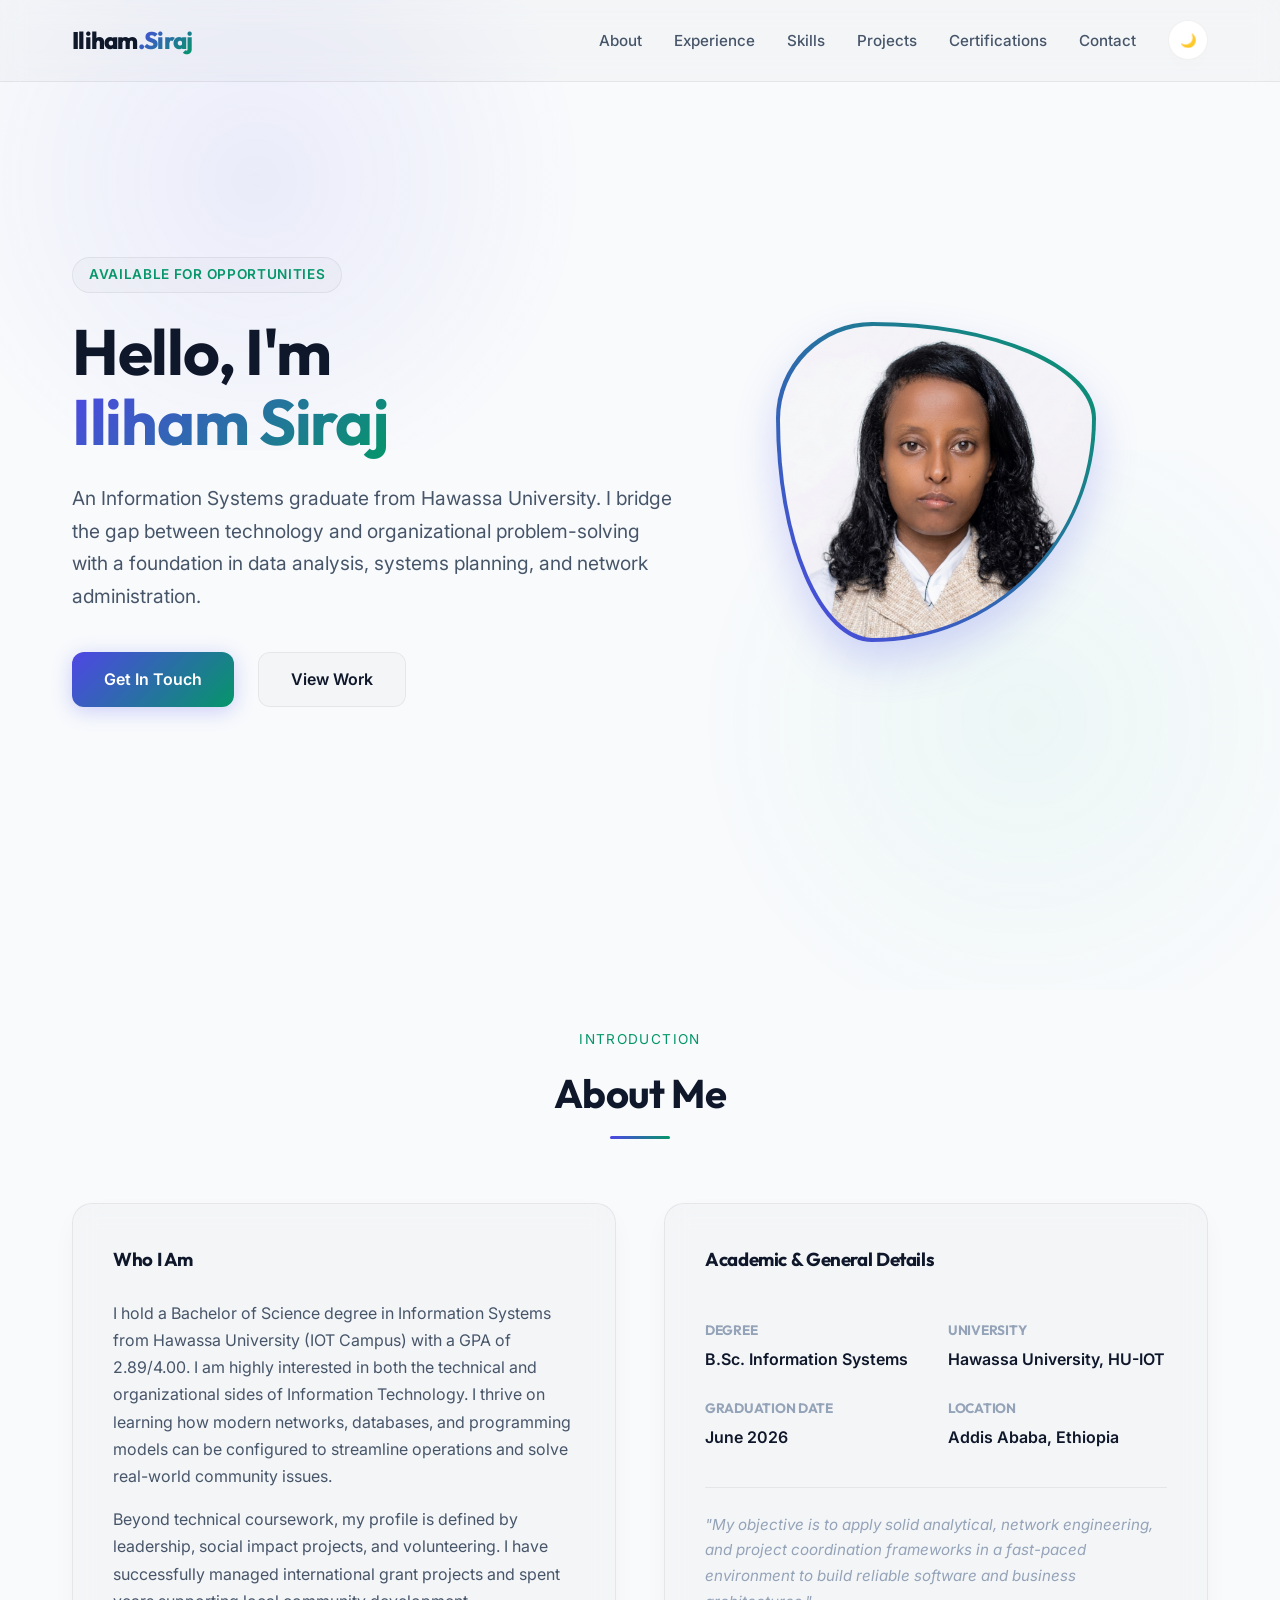
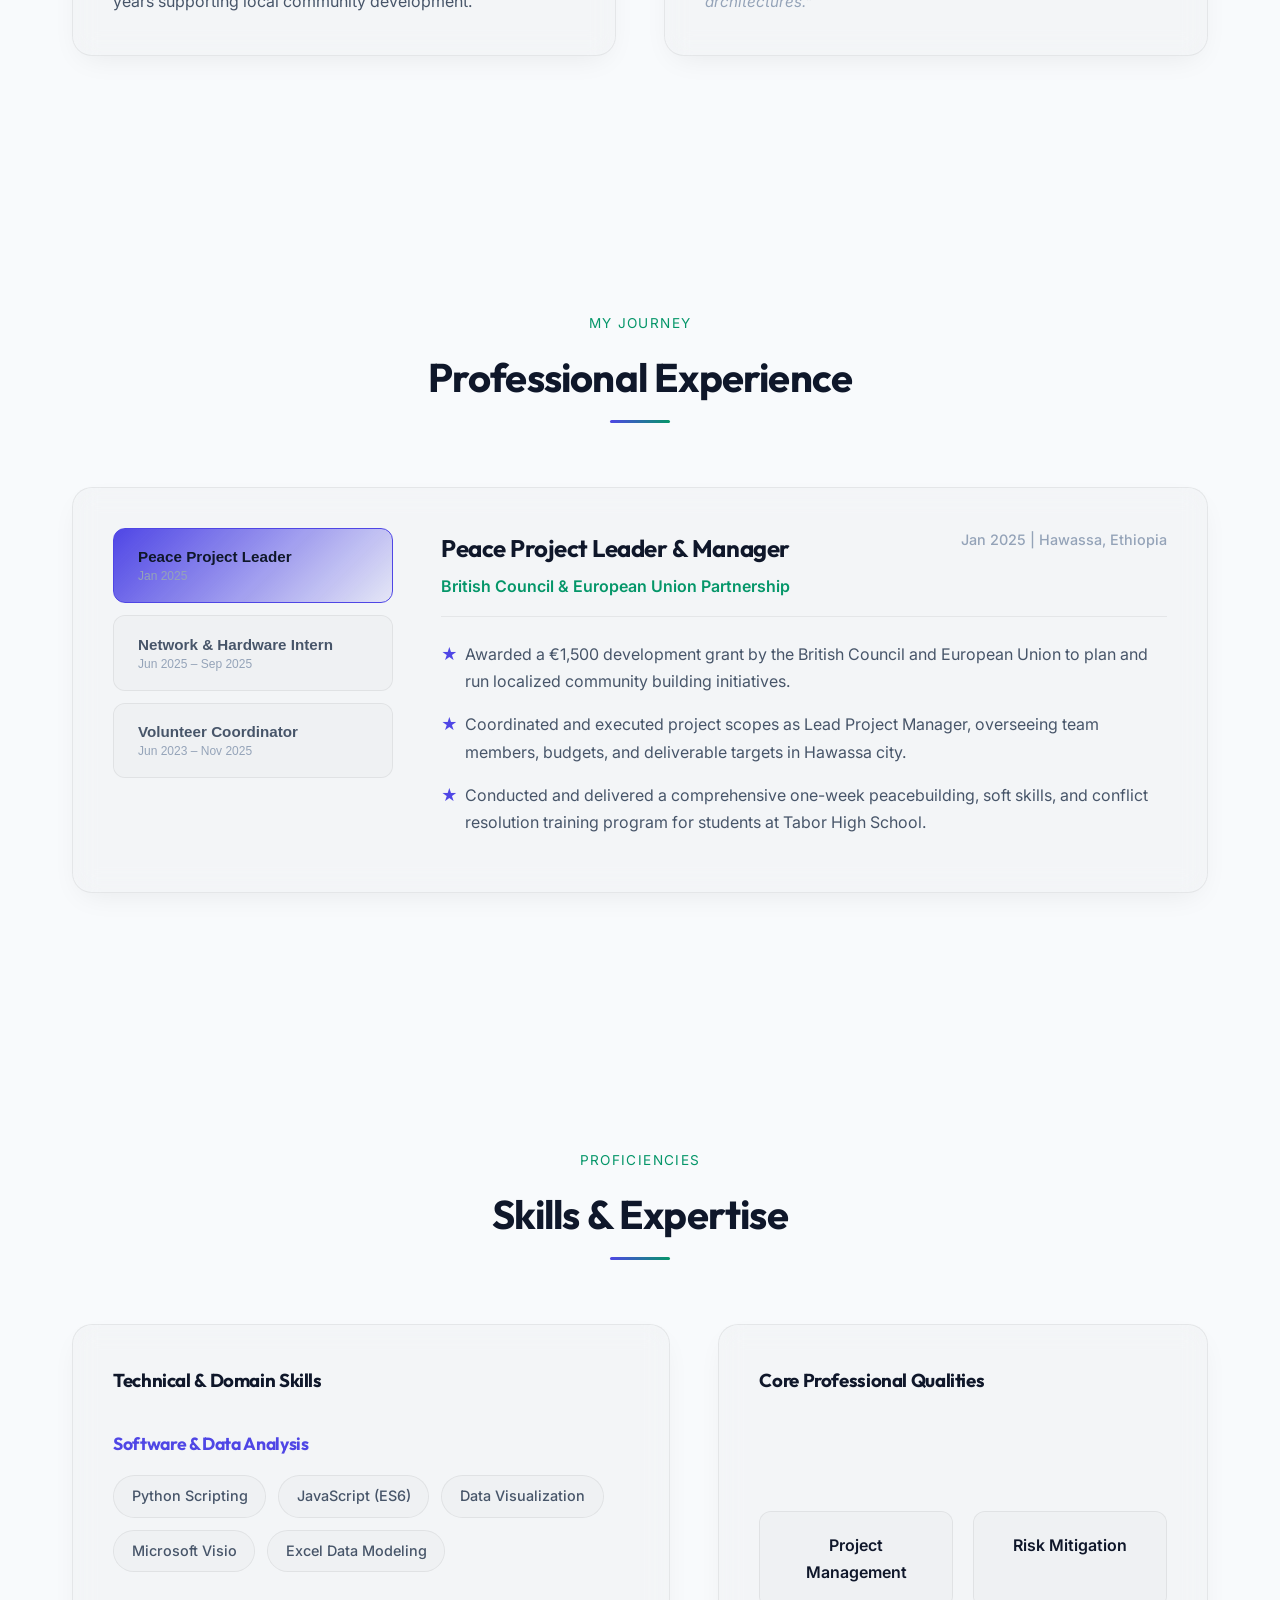
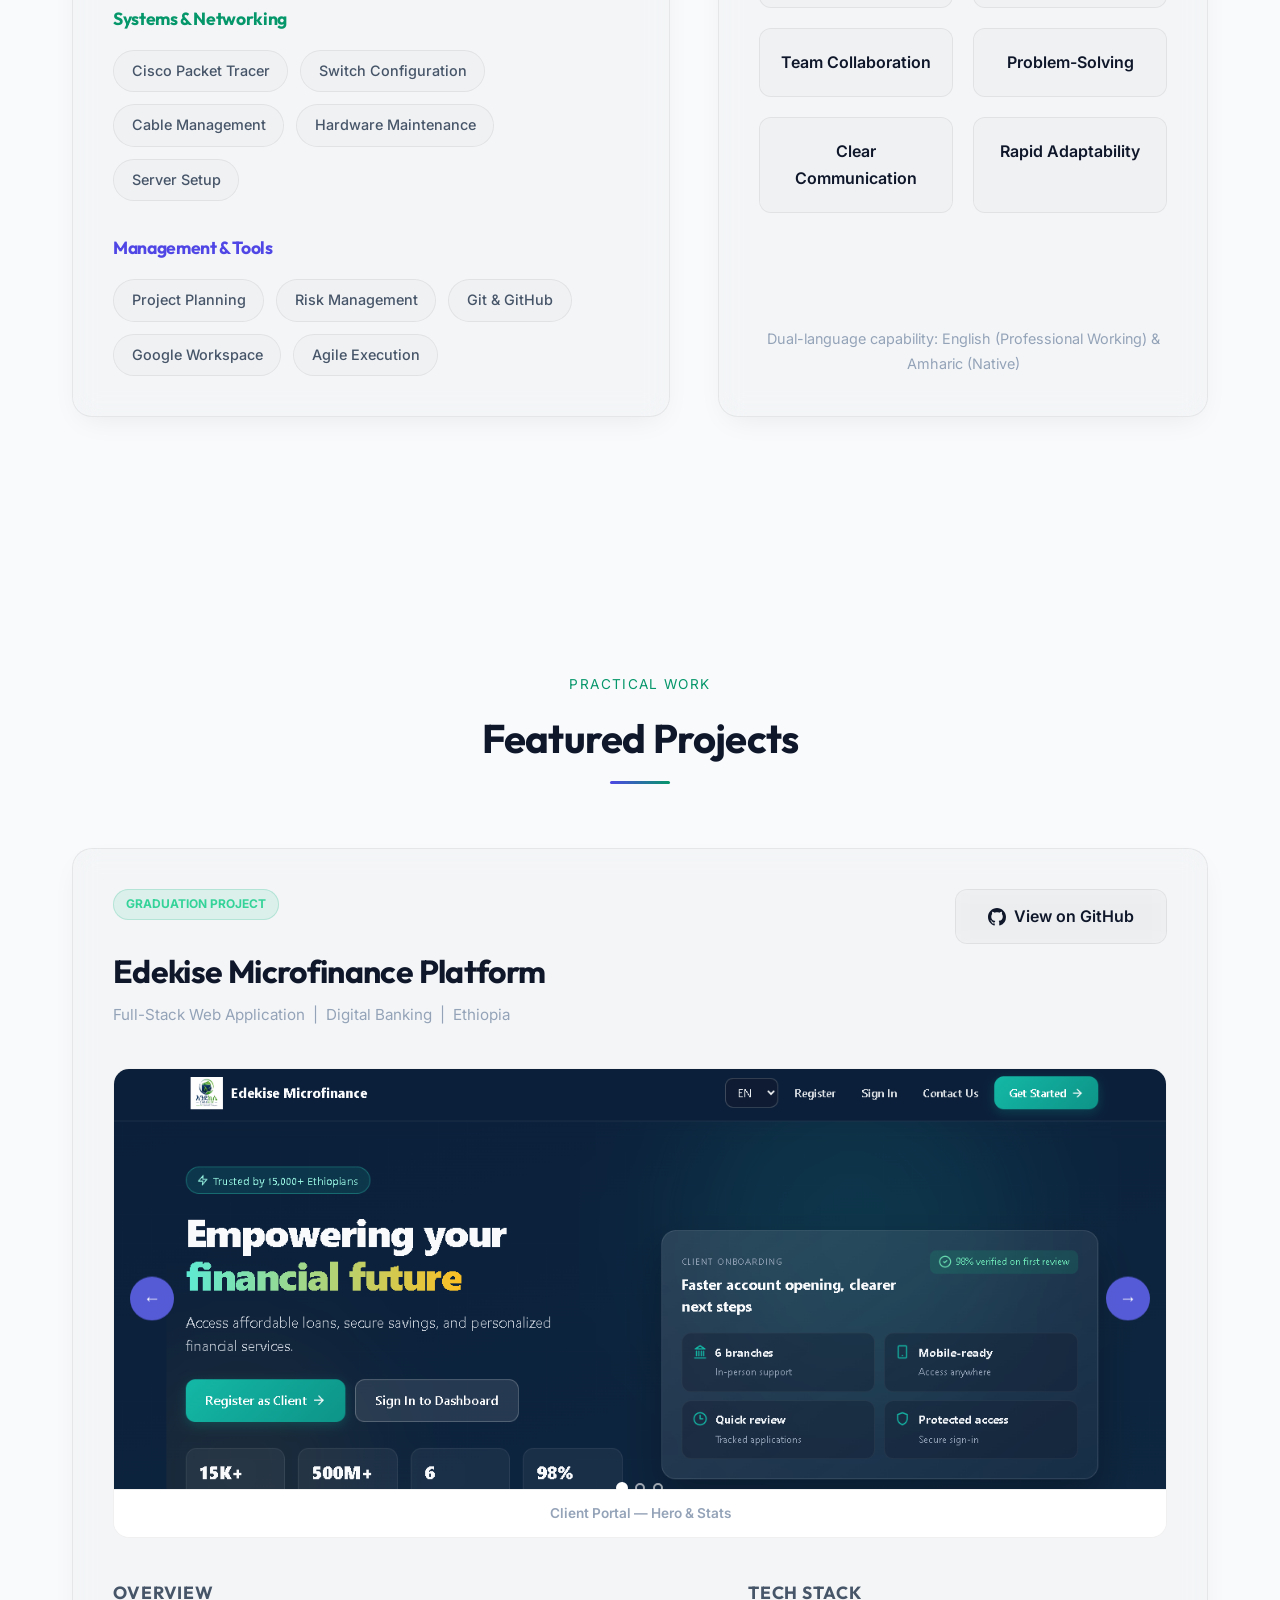
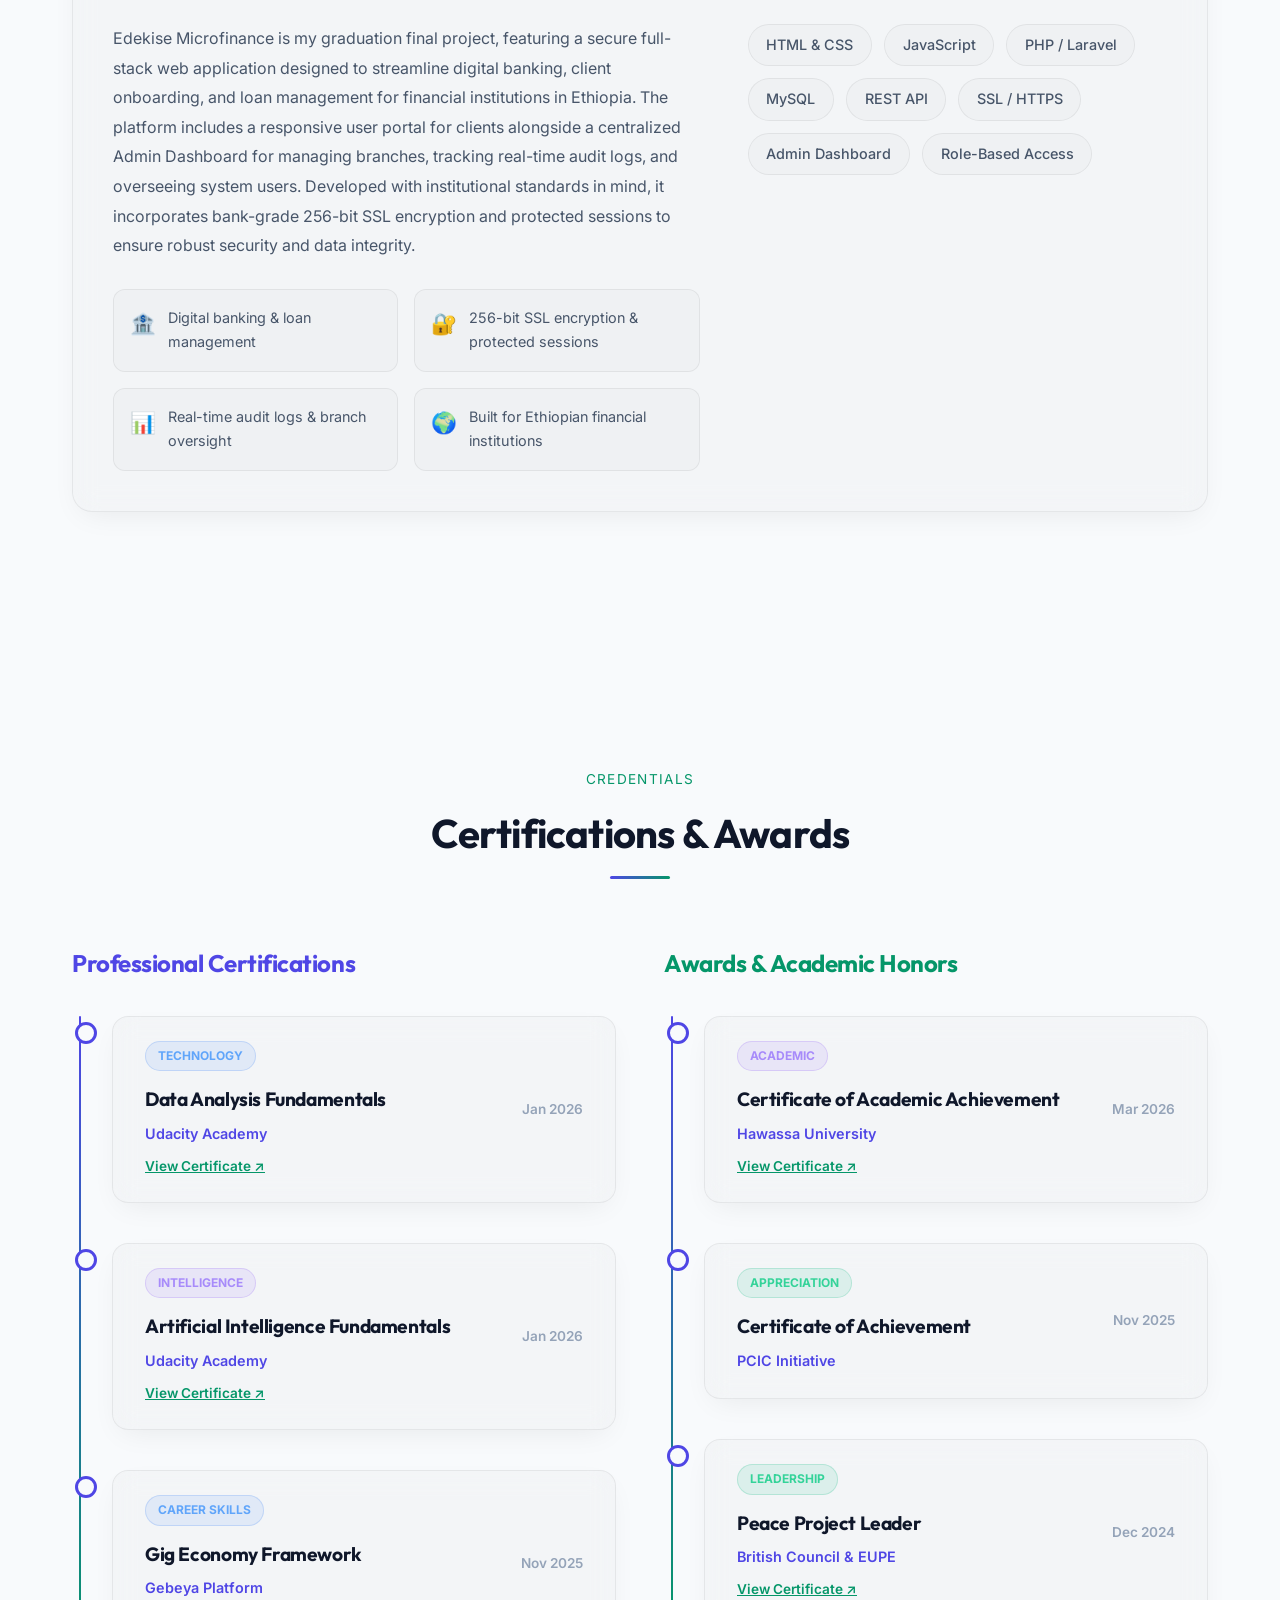
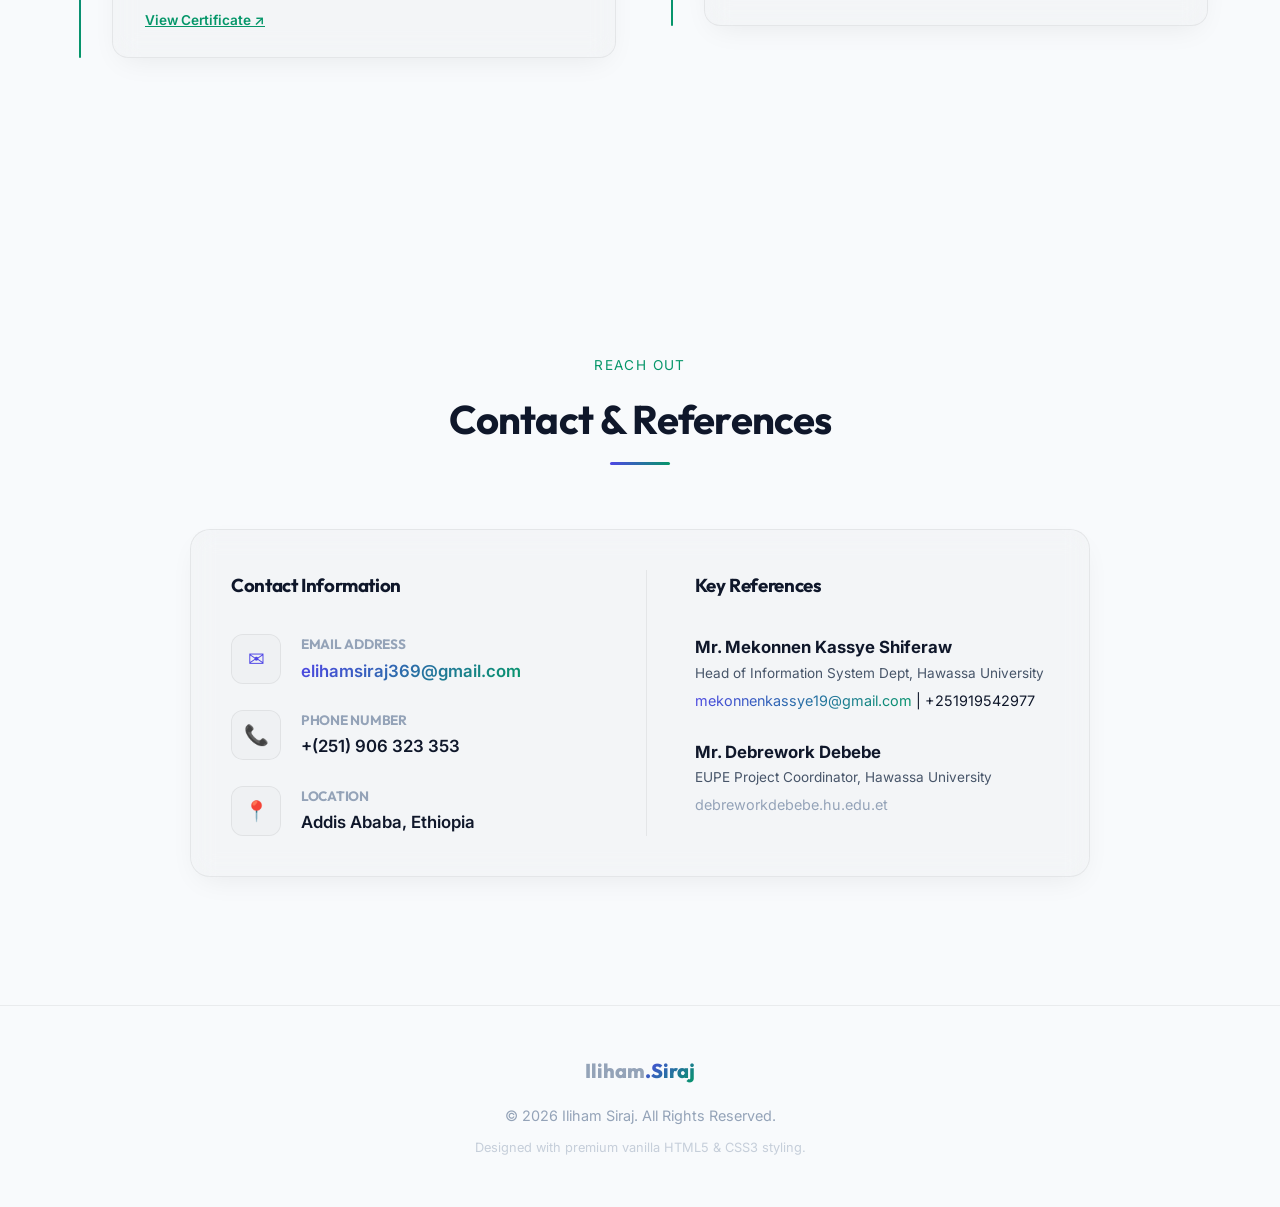
==== index.html @ 3ba668dc "inital commit" ====
<!DOCTYPE html>
<html lang="en">
<head>
    <meta charset="UTF-8">
    <meta name="viewport" content="width=device-width, initial-scale=1.0">
    
    <!-- SEO Optimization -->
    <title>Iliham Siraj | BSc Information Systems Portfolio</title>
    <meta name="description" content="Professional portfolio of Ms. Iliham Siraj, Information Systems Graduate from Hawassa University. Showcasing expertise in Data Analysis, Network Configuration, and IT Project Management.">
    <meta name="keywords" content="Iliham Siraj, Information Systems, Hawassa University, Data Analysis, Network Engineer, Project Manager, Ethiopia">
    <meta name="author" content="Iliham Siraj">
    
    <!-- Open Graph Metadata (a11y & SEO Sharing) -->
    <meta property="og:title" content="Iliham Siraj | BSc Information Systems Portfolio">
    <meta property="og:description" content="Explore my portfolio showcasing data analysis, network architecture, project leadership, and certifications.">
    <meta property="og:type" content="website">
    <meta property="og:url" content="https://ilihamsiraj.github.io">
    <meta property="og:image" content="profile.png">
    
    <!-- Premium Fonts -->
    <link rel="preconnect" href="https://fonts.googleapis.com">
    <link rel="preconnect" href="https://fonts.gstatic.com" crossorigin>
    <link href="https://fonts.googleapis.com/css2?family=Inter:wght@400;500;600&family=Outfit:wght@500;700;800&display=swap" rel="stylesheet">
    
    <!-- CSS Stylesheet -->
    <link rel="stylesheet" href="style.css">
</head>
<body>

    <!-- Subtle Background Glows -->
    <div class="bg-glow"></div>
    <div class="bg-glow-alt"></div>

    <!-- Navigation Header -->
    <header>
        <div class="nav-container">
            <a href="#" class="logo">Iliham<span class="gradient-text">.Siraj</span></a>
            <ul class="nav-links" id="nav-links">
                <li><a href="#about" class="active">About</a></li>
                <li><a href="#experience">Experience</a></li>
                <li><a href="#skills">Skills</a></li>
                <li><a href="#projects">Projects</a></li>
                <li><a href="#certifications">Certifications</a></li>
                <li><a href="#contact">Contact</a></li>
                <li>
                    <button class="theme-toggle-btn" id="theme-toggle" aria-label="Toggle Dark/Light Mode">☀️</button>
                </li>
            </ul>
            <button class="menu-btn" id="menu-btn" aria-label="Toggle Menu">☰</button>
        </div>
    </header>

    <!-- Hero Section -->
    <section class="hero" id="home">
        <div class="hero-grid">
            <div class="hero-content">
                <span class="hero-tag">Available for Opportunities</span>
                <h1>Hello, I'm <br><span class="gradient-text">Iliham Siraj</span></h1>
                <p class="hero-description">
                    An Information Systems graduate from Hawassa University. I bridge the gap between technology and organizational problem-solving with a foundation in data analysis, systems planning, and network administration.
                </p>
                <div class="hero-cta">
                    <a href="#contact" class="btn btn-primary">Get In Touch</a>
                    <a href="#experience" class="btn btn-secondary">View Work</a>
                </div>
            </div>
            
            <div class="hero-visual">
                <div class="blob-container">
                    <img src="profile.png" alt="Iliham Siraj" class="profile-photo">
                </div>
            </div>
        </div>
    </section>

    <!-- About Section -->
    <section class="sec reveal" id="about">
        <div class="section-header">
            <span class="section-subtitle">Introduction</span>
            <h2 class="section-title">About Me</h2>
        </div>
        
        <div class="about-grid">
            <div class="glass-card">
                <h3>Who I Am</h3>
                <p style="margin-top: 1.5rem; color: var(--text-secondary);">
                    I hold a Bachelor of Science degree in Information Systems from Hawassa University (IOT Campus) with a GPA of 2.89/4.00. I am highly interested in both the technical and organizational sides of Information Technology. I thrive on learning how modern networks, databases, and programming models can be configured to streamline operations and solve real-world community issues.
                </p>
                <p style="margin-top: 1rem; color: var(--text-secondary);">
                    Beyond technical coursework, my profile is defined by leadership, social impact projects, and volunteering. I have successfully managed international grant projects and spent years supporting local community development.
                </p>
            </div>
            
            <div class="glass-card about-details">
                <h3>Academic & General Details</h3>
                
                <div class="meta-info-grid">
                    <div class="meta-item">
                        <h4>Degree</h4>
                        <p>B.Sc. Information Systems</p>
                    </div>
                    <div class="meta-item">
                        <h4>University</h4>
                        <p>Hawassa University, HU-IOT</p>
                    </div>
                    <div class="meta-item">
                        <h4>Graduation Date</h4>
                        <p>June 2026</p>
                    </div>
                    <div class="meta-item">
                        <h4>Location</h4>
                        <p>Addis Ababa, Ethiopia</p>
                    </div>
                </div>
                
                <div style="border-top: 1px solid var(--border-color); padding-top: 1.5rem; margin-top: 1.5rem;">
                    <p style="font-style: italic; color: var(--text-muted); font-size: 0.95rem;">
                        "My objective is to apply solid analytical, network engineering, and project coordination frameworks in a fast-paced environment to build reliable software and business architectures."
                    </p>
                </div>
            </div>
        </div>
    </section>

    <!-- Experience Section -->
    <section class="sec reveal" id="experience">
        <div class="section-header">
            <span class="section-subtitle">My Journey</span>
            <h2 class="section-title">Professional Experience</h2>
        </div>
        
        <div class="glass-card experience-tabs">
            <!-- Left Tab Column -->
            <div class="tab-list" role="tablist" aria-label="Professional Experience Tabs">
                <button class="tab-btn active" id="tab-peace-project" role="tab" aria-selected="true" aria-controls="peace-project" data-tab="peace-project" tabindex="0">
                    Peace Project Leader
                    <span>Jan 2025</span>
                </button>
                <button class="tab-btn" id="tab-cbe-intern" role="tab" aria-selected="false" aria-controls="cbe-intern" data-tab="cbe-intern" tabindex="-1">
                    Network & Hardware Intern
                    <span>Jun 2025 – Sep 2025</span>
                </button>
                <button class="tab-btn" id="tab-volunteer-hearts" role="tab" aria-selected="false" aria-controls="volunteer-hearts" data-tab="volunteer-hearts" tabindex="-1">
                    Volunteer Coordinator
                    <span>Jun 2023 – Nov 2025</span>
                </button>
            </div>
            
            <!-- Right Content Panels -->
            <div class="tab-content">
                <!-- Panel 1 -->
                <div class="tab-content-panel active" id="peace-project" role="tabpanel" aria-labelledby="tab-peace-project" tabindex="0">
                    <div class="exp-header">
                        <div>
                            <h3 class="exp-title">Peace Project Leader & Manager</h3>
                            <span class="exp-org">British Council & European Union Partnership</span>
                        </div>
                        <span class="exp-date">Jan 2025 | Hawassa, Ethiopia</span>
                    </div>
                    <ul class="exp-bullets">
                        <li>Awarded a €1,500 development grant by the British Council and European Union to plan and run localized community building initiatives.</li>
                        <li>Coordinated and executed project scopes as Lead Project Manager, overseeing team members, budgets, and deliverable targets in Hawassa city.</li>
                        <li>Conducted and delivered a comprehensive one-week peacebuilding, soft skills, and conflict resolution training program for students at Tabor High School.</li>
                    </ul>
                </div>
                
                <!-- Panel 2 -->
                <div class="tab-content-panel" id="cbe-intern" role="tabpanel" aria-labelledby="tab-cbe-intern" tabindex="0">
                    <div class="exp-header">
                        <div>
                            <h3 class="exp-title">Network and Hardware Engineer Intern</h3>
                            <span class="exp-org">Commercial Bank of Ethiopia (CBE) IT Department</span>
                        </div>
                        <span class="exp-date">Jun 2025 – Sep 2025 | Adama, Ethiopia</span>
                    </div>
                    <ul class="exp-bullets">
                        <li>Performed professional network cable management, local troubleshooting, and hardware maintenance for terminal devices and banking servers.</li>
                        <li>Assisted with structural setup, basic switch configuration, and network routing configurations during the deployment of a new bank branch.</li>
                        <li>Collaborated daily with senior IT administrators and network engineers to guarantee 24/7 uptime and data link efficiency across bank branches.</li>
                    </ul>
                </div>
                
                <!-- Panel 3 -->
                <div class="tab-content-panel" id="volunteer-hearts" role="tabpanel" aria-labelledby="tab-volunteer-hearts" tabindex="0">
                    <div class="exp-header">
                        <div>
                            <h3 class="exp-title">Volunteer Leader</h3>
                            <span class="exp-org">Little Hearts Club, Hawassa University</span>
                        </div>
                        <span class="exp-date">Jun 2023 – Nov 2025 | Hawassa, Ethiopia</span>
                    </div>
                    <ul class="exp-bullets">
                        <li>Planned, organized, and facilitated weekly educational courses, basic hygiene modules, and recreational events targeting street children.</li>
                        <li>Led broad campus-wide donation drives, procuring and distributing over 100 essential hygiene kits, clothes, and school items to local community center partners.</li>
                        <li>Developed crucial organizational skills, team leadership, risk management, and empathetic collaboration throughout the multi-year volunteer tenure.</li>
                    </ul>
                </div>
            </div>
        </div>
    </section>

    <!-- Skills Section -->
    <section class="sec reveal" id="skills">
        <div class="section-header">
            <span class="section-subtitle">Proficiencies</span>
            <h2 class="section-title">Skills & Expertise</h2>
        </div>
        
        <div class="skills-wrapper">
            <!-- Tech Skills Grouped Chips -->
            <div class="glass-card">
                <h3 style="margin-bottom: 2rem;">Technical & Domain Skills</h3>
                
                <div style="display: grid; grid-template-columns: repeat(auto-fit, minmax(260px, 1fr)); gap: 2rem;">
                    <div>
                        <h4 style="color: var(--accent-start); font-size: 1.1rem; margin-bottom: 0.5rem; font-family: var(--font-heading);">Software & Data Analysis</h4>
                        <div class="skills-category-group">
                            <span class="skill-chip">Python Scripting</span>
                            <span class="skill-chip">JavaScript (ES6)</span>
                            <span class="skill-chip">Data Visualization</span>
                            <span class="skill-chip">Microsoft Visio</span>
                            <span class="skill-chip">Excel Data Modeling</span>
                        </div>
                    </div>
                    
                    <div>
                        <h4 style="color: var(--accent-end); font-size: 1.1rem; margin-bottom: 0.5rem; font-family: var(--font-heading);">Systems & Networking</h4>
                        <div class="skills-category-group">
                            <span class="skill-chip">Cisco Packet Tracer</span>
                            <span class="skill-chip">Switch Configuration</span>
                            <span class="skill-chip">Cable Management</span>
                            <span class="skill-chip">Hardware Maintenance</span>
                            <span class="skill-chip">Server Setup</span>
                        </div>
                    </div>

                    <div>
                        <h4 style="color: var(--accent-start); font-size: 1.1rem; margin-bottom: 0.5rem; font-family: var(--font-heading);">Management & Tools</h4>
                        <div class="skills-category-group">
                            <span class="skill-chip">Project Planning</span>
                            <span class="skill-chip">Risk Management</span>
                            <span class="skill-chip">Git & GitHub</span>
                            <span class="skill-chip">Google Workspace</span>
                            <span class="skill-chip">Agile Execution</span>
                        </div>
                    </div>
                </div>
            </div>
            
            <!-- Soft Skills badges -->
            <div class="glass-card" style="display: flex; flex-direction: column; justify-content: space-between;">
                <h3 style="margin-bottom: 1.5rem;">Core Professional Qualities</h3>
                
                <div class="soft-skills-grid">
                    <div class="soft-skill-badge">Project Management</div>
                    <div class="soft-skill-badge">Risk Mitigation</div>
                    <div class="soft-skill-badge">Team Collaboration</div>
                    <div class="soft-skill-badge">Problem-Solving</div>
                    <div class="soft-skill-badge">Clear Communication</div>
                    <div class="soft-skill-badge">Rapid Adaptability</div>
                </div>
                
                <p style="margin-top: 1.5rem; font-size: 0.9rem; color: var(--text-muted); text-align: center;">
                    Dual-language capability: English (Professional Working) & Amharic (Native)
                </p>
            </div>
        </div>
    </section>

    <!-- Projects Section -->
    <section class="sec reveal" id="projects">
        <div class="section-header">
            <span class="section-subtitle">Practical Work</span>
            <h2 class="section-title">Featured Projects</h2>
        </div>

        <div class="project-card glass-card">
            <!-- Top Row: Title + Links -->
            <div class="project-header">
                <div>
                    <span class="cert-badge badge-green" style="margin-bottom: 1rem;">Graduation Project</span>
                    <h3 class="project-title">Edekise Microfinance Platform</h3>
                    <p class="project-subtitle">Full-Stack Web Application &nbsp;|&nbsp; Digital Banking &nbsp;|&nbsp; Ethiopia</p>
                </div>
                <a href="https://github.com/Eluu25/project-section-25" target="_blank" rel="noopener noreferrer" class="btn btn-secondary project-github-btn">
                    <svg xmlns="http://www.w3.org/2000/svg" width="18" height="18" viewBox="0 0 24 24" fill="currentColor" style="margin-right:0.5rem;"><path d="M12 0C5.37 0 0 5.37 0 12c0 5.31 3.435 9.795 8.205 11.385.6.105.825-.255.825-.57 0-.285-.015-1.23-.015-2.235-3.015.555-3.795-.735-4.035-1.41-.135-.345-.72-1.41-1.23-1.695-.42-.225-1.02-.78-.015-.795.945-.015 1.62.87 1.845 1.23 1.08 1.815 2.805 1.305 3.495.99.105-.78.42-1.305.765-1.605-2.67-.3-5.46-1.335-5.46-5.925 0-1.305.465-2.385 1.23-3.225-.12-.3-.54-1.53.12-3.18 0 0 1.005-.315 3.3 1.23.96-.27 1.98-.405 3-.405s2.04.135 3 .405c2.295-1.56 3.3-1.23 3.3-1.23.66 1.65.24 2.88.12 3.18.765.84 1.23 1.905 1.23 3.225 0 4.605-2.805 5.625-5.475 5.925.435.375.81 1.095.81 2.22 0 1.605-.015 2.895-.015 3.3 0 .315.225.69.825.57A12.02 12.02 0 0 0 24 12c0-6.63-5.37-12-12-12z"/></svg>
                    View on GitHub
                </a>
            </div>

            <!-- Screenshot Carousel -->
            <div class="project-carousel" id="project-carousel">
                <div class="project-slides" id="project-slides">
                    <div class="project-slide">
                        <img src="Screenshot 2026-07-08 150428.png" alt="Edekise Microfinance - Client Portal Hero" class="project-screenshot">
                        <span class="slide-label">Client Portal — Hero &amp; Stats</span>
                    </div>
                    <div class="project-slide">
                        <img src="Screenshot 2026-07-08 150824.png" alt="Edekise Microfinance - Secure Sign In" class="project-screenshot">
                        <span class="slide-label">Secure Sign-In — 256-bit SSL Encrypted</span>
                    </div>
                    <div class="project-slide">
                        <img src="Screenshot 2026-07-08 151406.png" alt="Edekise Microfinance - Admin Dashboard" class="project-screenshot">
                        <span class="slide-label">Admin Dashboard — Audit Logs &amp; Branch Management</span>
                    </div>
                </div>
                <!-- Controls -->
                <button class="carousel-btn carousel-prev" id="carousel-prev" aria-label="Previous slide">&#8592;</button>
                <button class="carousel-btn carousel-next" id="carousel-next" aria-label="Next slide">&#8594;</button>
                <!-- Dots -->
                <div class="carousel-dots" id="carousel-dots">
                    <button class="carousel-dot active" data-slide="0" aria-label="Slide 1"></button>
                    <button class="carousel-dot" data-slide="1" aria-label="Slide 2"></button>
                    <button class="carousel-dot" data-slide="2" aria-label="Slide 3"></button>
                </div>
            </div>

            <!-- Description + Tech Stack -->
            <div class="project-body">
                <div class="project-description">
                    <h4 style="margin-bottom: 1rem; font-size: 1.1rem; color: var(--text-secondary); text-transform: uppercase; letter-spacing: 0.05em;">Overview</h4>
                    <p style="color: var(--text-secondary); line-height: 1.85; font-size: 1rem;">
                        Edekise Microfinance is my graduation final project, featuring a secure full-stack web application designed to streamline digital banking, client onboarding, and loan management for financial institutions in Ethiopia. The platform includes a responsive user portal for clients alongside a centralized Admin Dashboard for managing branches, tracking real-time audit logs, and overseeing system users. Developed with institutional standards in mind, it incorporates bank-grade 256-bit SSL encryption and protected sessions to ensure robust security and data integrity.
                    </p>
                    <div class="project-highlights">
                        <div class="highlight-item">
                            <span class="highlight-icon">🏦</span>
                            <span>Digital banking &amp; loan management</span>
                        </div>
                        <div class="highlight-item">
                            <span class="highlight-icon">🔐</span>
                            <span>256-bit SSL encryption &amp; protected sessions</span>
                        </div>
                        <div class="highlight-item">
                            <span class="highlight-icon">📊</span>
                            <span>Real-time audit logs &amp; branch oversight</span>
                        </div>
                        <div class="highlight-item">
                            <span class="highlight-icon">🌍</span>
                            <span>Built for Ethiopian financial institutions</span>
                        </div>
                    </div>
                </div>
                <div class="project-tech">
                    <h4 style="margin-bottom: 1rem; font-size: 1.1rem; color: var(--text-secondary); text-transform: uppercase; letter-spacing: 0.05em;">Tech Stack</h4>
                    <div class="skills-category-group">
                        <span class="skill-chip">HTML &amp; CSS</span>
                        <span class="skill-chip">JavaScript</span>
                        <span class="skill-chip">PHP / Laravel</span>
                        <span class="skill-chip">MySQL</span>
                        <span class="skill-chip">REST API</span>
                        <span class="skill-chip">SSL / HTTPS</span>
                        <span class="skill-chip">Admin Dashboard</span>
                        <span class="skill-chip">Role-Based Access</span>
                    </div>
                </div>
            </div>
        </div>
    </section>

    <!-- Certifications Section -->
    <section class="sec reveal" id="certifications">
        <div class="section-header">
            <span class="section-subtitle">Credentials</span>
            <h2 class="section-title">Certifications & Awards</h2>
        </div>
        
        <div class="timeline-grid">
            <!-- Left Column: Professional Certifications -->
            <div>
                <h3 style="margin-bottom: 2rem; color: var(--accent-start); font-family: var(--font-heading); font-size: 1.5rem;">Professional Certifications</h3>
                <div class="timeline-container">
                    <!-- Timeline Item 1 -->
                    <div class="timeline-item">
                        <div class="timeline-content">
                            <div class="timeline-info">
                                <span class="cert-badge badge-blue">Technology</span>
                                <h3 class="cert-title">Data Analysis Fundamentals</h3>
                                <span class="cert-issuer">Udacity Academy</span>
                                <a href="DS.certificate.pdf" target="_blank" class="cert-link">View Certificate ↗</a>
                            </div>
                            <span class="cert-date">Jan 2026</span>
                        </div>
                    </div>
                    
                    <!-- Timeline Item 2 -->
                    <div class="timeline-item">
                        <div class="timeline-content">
                            <div class="timeline-info">
                                <span class="cert-badge badge-purple">Intelligence</span>
                                <h3 class="cert-title">Artificial Intelligence Fundamentals</h3>
                                <span class="cert-issuer">Udacity Academy</span>
                                <a href="AI. certificate.pdf" target="_blank" class="cert-link">View Certificate ↗</a>
                            </div>
                            <span class="cert-date">Jan 2026</span>
                        </div>
                    </div>
                    
                    <!-- Timeline Item 3 -->
                    <div class="timeline-item">
                        <div class="timeline-content">
                            <div class="timeline-info">
                                <span class="cert-badge badge-blue">Career Skills</span>
                                <h3 class="cert-title">Gig Economy Framework</h3>
                                <span class="cert-issuer">Gebeya Platform</span>
                                <a href="ኢሊሃም ሲራጅ_Certificate.pdf" target="_blank" class="cert-link">View Certificate ↗</a>
                            </div>
                            <span class="cert-date">Nov 2025</span>
                        </div>
                    </div>
                </div>
            </div>
            
            <!-- Right Column: Academic Awards & Honors -->
            <div>
                <h3 style="margin-bottom: 2rem; color: var(--accent-end); font-family: var(--font-heading); font-size: 1.5rem;">Awards & Academic Honors</h3>
                <div class="timeline-container">
                    <!-- Timeline Item 1 -->
                    <div class="timeline-item">
                        <div class="timeline-content">
                            <div class="timeline-info">
                                <span class="cert-badge badge-purple">Academic</span>
                                <h3 class="cert-title">Certificate of Academic Achievement</h3>
                                <span class="cert-issuer">Hawassa University</span>
                                <a href="Document 9.pdf" target="_blank" class="cert-link">View Certificate ↗</a>
                            </div>
                            <span class="cert-date">Mar 2026</span>
                        </div>
                    </div>
                    <!-- Timeline Item 2 -->
                    <div class="timeline-item">
                        <div class="timeline-content">
                            <div class="timeline-info">
                                <span class="cert-badge badge-green">Appreciation</span>
                                <h3 class="cert-title">Certificate of Achievement</h3>
                                <span class="cert-issuer">PCIC Initiative</span>
                            </div>
                            <span class="cert-date">Nov 2025</span>
                        </div>
                    </div>

                    <!-- Timeline Item 3 -->
                    <div class="timeline-item">
                        <div class="timeline-content">
                            <div class="timeline-info">
                                <span class="cert-badge badge-green">Leadership</span>
                                <h3 class="cert-title">Peace Project Leader</h3>
                                <span class="cert-issuer">British Council & EUPE</span>
                                <a href="Document 8 (2).pdf" target="_blank" class="cert-link">View Certificate ↗</a>
                            </div>
                            <span class="cert-date">Dec 2024</span>
                        </div>
                    </div>
                </div>
            </div>
        </div>
    </section>

    <!-- Contact Section -->
    <section class="sec reveal" id="contact">
        <div class="section-header">
            <span class="section-subtitle">Reach Out</span>
            <h2 class="section-title">Contact & References</h2>
        </div>
        
        <div class="contact-grid">
            <div class="glass-card contact-info-panel">
                <div class="contact-card-grid">
                    <!-- Left Column: Contact Methods -->
                    <div>
                        <h3 style="margin-bottom: 2rem;">Contact Information</h3>
                        
                        <div class="contact-method">
                            <div class="contact-icon">✉</div>
                            <div class="contact-details">
                                <h4>Email Address</h4>
                                <p><a href="mailto:elihamsiraj369@gmail.com" class="gradient-text">elihamsiraj369@gmail.com</a></p>
                            </div>
                        </div>
                        
                        <div class="contact-method" style="margin-top: 1.5rem;">
                            <div class="contact-icon">📞</div>
                            <div class="contact-details">
                                <h4>Phone Number</h4>
                                <p><a href="tel:+251906323353">+(251) 906 323 353</a></p>
                            </div>
                        </div>
                        
                        <div class="contact-method" style="margin-top: 1.5rem;">
                            <div class="contact-icon">📍</div>
                            <div class="contact-details">
                                <h4>Location</h4>
                                <p>Addis Ababa, Ethiopia</p>
                            </div>
                        </div>
                    </div>
                    
                    <!-- Right Column: References -->
                    <div class="contact-references-col">
                        <h3 style="margin-bottom: 2rem;">Key References</h3>
                        <div style="margin-bottom: 1.5rem;">
                            <p style="font-size: 1.05rem; font-weight: 700;">Mr. Mekonnen Kassye Shiferaw</p>
                            <p style="font-size: 0.85rem; color: var(--text-secondary); margin-bottom: 0.25rem;">Head of Information System Dept, Hawassa University</p>
                            <p style="font-size: 0.9rem;"><a href="mailto:mekonnenkassye19@gmail.com" class="gradient-text">mekonnenkassye19@gmail.com</a> | +251919542977</p>
                        </div>
                        <div>
                            <p style="font-size: 1.05rem; font-weight: 700;">Mr. Debrework Debebe</p>
                            <p style="font-size: 0.85rem; color: var(--text-secondary); margin-bottom: 0.25rem;">EUPE Project Coordinator, Hawassa University</p>
                            <p style="font-size: 0.9rem; color: var(--text-muted);">debreworkdebebe.hu.edu.et</p>
                        </div>
                    </div>
                </div>
            </div>
        </div>
    </section>

    <!-- Footer -->
    <footer>
        <div class="footer-logo">Iliham<span class="gradient-text">.Siraj</span></div>
        <p>&copy; 2026 Iliham Siraj. All Rights Reserved.</p>
        <p style="font-size: 0.8rem; margin-top: 0.5rem; opacity: 0.5;">Designed with premium vanilla HTML5 & CSS3 styling.</p>
    </footer>

    <!-- Client Script -->
    <script src="script.js"></script>
</body>
</html>
---- style.css ----
/* Global Variables & Theme Config */
:root {
    /* Color Palette - Dark Mode (Default) */
    --bg-primary: #0a0e17;
    --bg-secondary: #111827;
    --bg-card: rgba(255, 255, 255, 0.03);
    --border-color: rgba(255, 255, 255, 0.07);
    --text-primary: #f3f4f6;
    --text-secondary: #9ca3af;
    --text-muted: #6b7280;
    --accent-start: #6366f1; /* Indigo */
    --accent-end: #10b981;   /* Emerald */
    --accent-glow: rgba(99, 102, 241, 0.15);
    
    /* Layout Tokens */
    --font-heading: 'Outfit', sans-serif;
    --font-body: 'Inter', sans-serif;
    --shadow-premium: 0 10px 30px -10px rgba(0, 0, 0, 0.5);
    --transition-smooth: all 0.4s cubic-bezier(0.16, 1, 0.3, 1);
    --glass-blur: blur(12px);
}

[data-theme="light"] {
    /* Color Palette - Light Mode */
    --bg-primary: #f8fafc;
    --bg-secondary: #ffffff;
    --bg-card: rgba(0, 0, 0, 0.02);
    --border-color: rgba(0, 0, 0, 0.06);
    --text-primary: #0f172a;
    --text-secondary: #475569;
    --text-muted: #94a3b8;
    --accent-start: #4f46e5;
    --accent-end: #059669;
    --accent-glow: rgba(79, 70, 229, 0.08);
    --shadow-premium: 0 10px 30px -10px rgba(0, 0, 0, 0.08);
}

/* Reset & Base Styles */
* {
    margin: 0;
    padding: 0;
    box-sizing: border-box;
}

html {
    scroll-behavior: smooth;
    font-size: 16px;
}

body {
    background-color: var(--bg-primary);
    color: var(--text-primary);
    font-family: var(--font-body);
    line-height: 1.7;
    overflow-x: hidden;
    transition: background-color 0.3s ease, color 0.3s ease;
}

/* Background Gradients */
.bg-glow {
    position: fixed;
    top: -10%;
    left: -10%;
    width: 60%;
    height: 60%;
    background: radial-gradient(circle, var(--accent-glow) 0%, transparent 70%);
    z-index: -1;
    pointer-events: none;
}

.bg-glow-alt {
    position: fixed;
    bottom: -10%;
    right: -10%;
    width: 60%;
    height: 60%;
    background: radial-gradient(circle, rgba(16, 185, 129, 0.05) 0%, transparent 70%);
    z-index: -1;
    pointer-events: none;
}

/* Typography & Links */
h1, h2, h3, h4 {
    font-family: var(--font-heading);
    font-weight: 700;
    letter-spacing: -0.02em;
}

a {
    color: inherit;
    text-decoration: none;
    transition: var(--transition-smooth);
}

.gradient-text {
    background: linear-gradient(135deg, var(--accent-start) 0%, var(--accent-end) 100%);
    -webkit-background-clip: text;
    -webkit-text-fill-color: transparent;
}

/* Header & Nav */
header {
    position: fixed;
    top: 0;
    left: 0;
    width: 100%;
    z-index: 100;
    background: var(--bg-card);
    backdrop-filter: var(--glass-blur);
    -webkit-backdrop-filter: var(--glass-blur);
    border-bottom: 1px solid var(--border-color);
    transition: var(--transition-smooth);
}

.nav-container {
    max-width: 1200px;
    margin: 0 auto;
    padding: 1.25rem 2rem;
    display: flex;
    justify-content: space-between;
    align-items: center;
}

.logo {
    font-size: 1.5rem;
    font-weight: 800;
    letter-spacing: -0.03em;
    font-family: var(--font-heading);
}

.nav-links {
    display: flex;
    gap: 2rem;
    list-style: none;
    align-items: center;
}

.nav-links a {
    font-size: 0.95rem;
    font-weight: 500;
    color: var(--text-secondary);
    position: relative;
    padding: 0.25rem 0;
}

.nav-links a::after {
    content: '';
    position: absolute;
    bottom: 0;
    left: 0;
    width: 0;
    height: 2px;
    background: linear-gradient(90deg, var(--accent-start), var(--accent-end));
    transition: var(--transition-smooth);
}

.nav-links a:hover {
    color: var(--text-primary);
}

.nav-links a:hover::after,
.nav-links a.active::after {
    width: 100%;
}

.theme-toggle-btn {
    background: var(--bg-secondary);
    border: 1px solid var(--border-color);
    color: var(--text-primary);
    cursor: pointer;
    width: 40px;
    height: 40px;
    border-radius: 50%;
    display: flex;
    align-items: center;
    justify-content: center;
    transition: var(--transition-smooth);
    box-shadow: var(--shadow-premium);
}

.theme-toggle-btn:hover {
    transform: scale(1.1);
    border-color: var(--accent-start);
}

/* Hero Section */
.hero {
    min-height: 100vh;
    display: flex;
    align-items: center;
    padding: 8rem 2rem 4rem 2rem;
    max-width: 1200px;
    margin: 0 auto;
}

.hero-grid {
    display: grid;
    grid-template-columns: 1.2fr 0.8fr;
    gap: 4rem;
    align-items: center;
}

.hero-tag {
    display: inline-block;
    padding: 0.35rem 1rem;
    background: var(--bg-card);
    border: 1px solid var(--border-color);
    border-radius: 9999px;
    font-size: 0.85rem;
    font-weight: 600;
    letter-spacing: 0.05em;
    text-transform: uppercase;
    margin-bottom: 1.5rem;
    color: var(--accent-end);
    animation: fadeInDown 0.8s ease;
}

.hero h1 {
    font-size: 4rem;
    line-height: 1.1;
    margin-bottom: 1.5rem;
    animation: fadeInUp 0.8s ease 0.1s both;
}

.hero-description {
    font-size: 1.2rem;
    color: var(--text-secondary);
    margin-bottom: 2.5rem;
    max-width: 600px;
    animation: fadeInUp 0.8s ease 0.2s both;
}

.hero-cta {
    display: flex;
    gap: 1.5rem;
    animation: fadeInUp 0.8s ease 0.3s both;
}

.btn {
    display: inline-flex;
    align-items: center;
    justify-content: center;
    padding: 0.8rem 2rem;
    border-radius: 12px;
    font-weight: 600;
    font-size: 1rem;
    cursor: pointer;
    transition: var(--transition-smooth);
}

.btn-primary {
    background: linear-gradient(135deg, var(--accent-start) 0%, var(--accent-end) 100%);
    color: white;
    box-shadow: 0 4px 20px rgba(99, 102, 241, 0.3);
}

.btn-primary:hover {
    transform: translateY(-3px);
    box-shadow: 0 6px 24px rgba(99, 102, 241, 0.45);
}

.btn-secondary {
    background: var(--bg-card);
    border: 1px solid var(--border-color);
    color: var(--text-primary);
    backdrop-filter: var(--glass-blur);
    -webkit-backdrop-filter: var(--glass-blur);
}

.btn-secondary:hover {
    background: var(--bg-secondary);
    border-color: var(--text-primary);
    transform: translateY(-3px);
}

.hero-visual {
    display: flex;
    justify-content: center;
    align-items: center;
    position: relative;
    animation: fadeIn 1.2s ease 0.4s both;
}

.blob-container {
    width: 320px;
    height: 320px;
    position: relative;
    border-radius: 30% 70% 70% 30% / 30% 30% 70% 70%;
    background: linear-gradient(45deg, var(--accent-start), var(--accent-end));
    animation: blobMorph 12s ease-in-out infinite alternate;
    box-shadow: 0 20px 40px rgba(99, 102, 241, 0.25);
    display: flex;
    align-items: center;
    justify-content: center;
    overflow: hidden;
}

.blob-inner {
    width: calc(100% - 6px);
    height: calc(100% - 6px);
    background: var(--bg-primary);
    border-radius: inherit;
    display: flex;
    flex-direction: column;
    justify-content: center;
    align-items: center;
    text-align: center;
    padding: 2rem;
}

.blob-inner h3 {
    font-size: 2.2rem;
    margin-bottom: 0.25rem;
}

.blob-inner p {
    font-size: 0.85rem;
    color: var(--text-secondary);
    text-transform: uppercase;
    letter-spacing: 0.1em;
}

.profile-photo {
    width: calc(100% - 8px);
    height: calc(100% - 8px);
    object-fit: cover;
    border-radius: inherit;
    transition: var(--transition-smooth);
}

.blob-container:hover .profile-photo {
    transform: scale(1.05);
}


/* Sections General */
section.sec {
    padding: 8rem 2rem;
    max-width: 1200px;
    margin: 0 auto;
}

.section-header {
    margin-bottom: 4rem;
    text-align: center;
}

.section-subtitle {
    font-size: 0.85rem;
    text-transform: uppercase;
    letter-spacing: 0.1em;
    color: var(--accent-end);
    margin-bottom: 0.5rem;
    display: block;
}

.section-title {
    font-size: 2.5rem;
    position: relative;
    display: inline-block;
    padding-bottom: 0.75rem;
}

.section-title::after {
    content: '';
    position: absolute;
    bottom: 0;
    left: 50%;
    transform: translateX(-50%);
    width: 60px;
    height: 3px;
    background: linear-gradient(90deg, var(--accent-start), var(--accent-end));
    border-radius: 999px;
}

/* Info Cards & Glassmorphism */
.glass-card {
    background: var(--bg-card);
    border: 1px solid var(--border-color);
    backdrop-filter: var(--glass-blur);
    -webkit-backdrop-filter: var(--glass-blur);
    border-radius: 20px;
    padding: 2.5rem;
    box-shadow: var(--shadow-premium);
    transition: var(--transition-smooth);
}

.glass-card:hover {
    transform: translateY(-5px);
    border-color: rgba(99, 102, 241, 0.25);
    box-shadow: 0 15px 35px -5px rgba(99, 102, 241, 0.1);
}

/* About Grid */
.about-grid {
    display: grid;
    grid-template-columns: 1fr 1fr;
    gap: 3rem;
}

.about-details {
    display: flex;
    flex-direction: column;
    justify-content: space-between;
}

.meta-info-grid {
    display: grid;
    grid-template-columns: repeat(2, 1fr);
    gap: 1.5rem;
    margin-top: 2rem;
}

.meta-item h4 {
    color: var(--text-muted);
    font-size: 0.85rem;
    text-transform: uppercase;
    margin-bottom: 0.25rem;
}

.meta-item p {
    font-size: 1rem;
    font-weight: 600;
}

/* Experience Interactive Tabs */
.experience-tabs {
    display: grid;
    grid-template-columns: 280px 1fr;
    gap: 3rem;
    margin-top: 2rem;
}

.tab-list {
    display: flex;
    flex-direction: column;
    gap: 0.75rem;
}

.tab-btn {
    background: var(--bg-card);
    border: 1px solid var(--border-color);
    color: var(--text-secondary);
    padding: 1.2rem 1.5rem;
    border-radius: 12px;
    cursor: pointer;
    font-size: 0.95rem;
    font-weight: 600;
    text-align: left;
    transition: var(--transition-smooth);
    display: flex;
    flex-direction: column;
}

.tab-btn span {
    font-size: 0.75rem;
    color: var(--text-muted);
    font-weight: normal;
    margin-top: 0.25rem;
}

.tab-btn:hover {
    background: var(--bg-secondary);
    color: var(--text-primary);
}

.tab-btn.active {
    background: linear-gradient(135deg, var(--accent-start) 0%, rgba(99, 102, 241, 0.1) 100%);
    border-color: var(--accent-start);
    color: var(--text-primary);
}

.tab-content-panel {
    display: none;
    animation: fadeIn 0.5s ease;
}

.tab-content-panel.active {
    display: block;
}

.exp-header {
    display: flex;
    justify-content: space-between;
    align-items: flex-start;
    margin-bottom: 1.5rem;
    border-bottom: 1px solid var(--border-color);
    padding-bottom: 1rem;
}

.exp-title {
    font-size: 1.5rem;
    margin-bottom: 0.25rem;
}

.exp-org {
    color: var(--accent-end);
    font-weight: 600;
}

.exp-date {
    font-size: 0.9rem;
    color: var(--text-muted);
    font-weight: 500;
}

.exp-bullets {
    list-style: none;
}

.exp-bullets li {
    position: relative;
    padding-left: 1.5rem;
    margin-bottom: 1rem;
    color: var(--text-secondary);
}

.exp-bullets li::before {
    content: '★';
    position: absolute;
    left: 0;
    top: 0;
    color: var(--accent-start);
}

/* Skills Grid */
.skills-wrapper {
    display: grid;
    grid-template-columns: 1.1fr 0.9fr;
    gap: 3rem;
}

.skills-category {
    display: flex;
    flex-direction: column;
    gap: 1.5rem;
}

.skill-item {
    display: flex;
    flex-direction: column;
    gap: 0.5rem;
}

.skill-info {
    display: flex;
    justify-content: space-between;
    font-weight: 600;
    font-size: 0.95rem;
}

.skill-bar-container {
    height: 8px;
    background: var(--bg-secondary);
    border-radius: 999px;
    overflow: hidden;
    border: 1px solid var(--border-color);
}

.skill-progress {
    height: 100%;
    background: linear-gradient(90deg, var(--accent-start), var(--accent-end));
    border-radius: 999px;
    width: 0; /* Animated via JS */
    transition: width 1.5s cubic-bezier(0.1, 1, 0.1, 1);
}

.soft-skills-grid {
    display: grid;
    grid-template-columns: repeat(2, 1fr);
    gap: 1.25rem;
}

.soft-skill-badge {
    background: var(--bg-card);
    border: 1px solid var(--border-color);
    padding: 1.25rem;
    border-radius: 12px;
    text-align: center;
    font-weight: 600;
    transition: var(--transition-smooth);
}

.soft-skill-badge:hover {
    border-color: var(--accent-end);
    background: var(--bg-secondary);
}

/* Focus accessibility */
:focus-visible {
    outline: 3px solid var(--accent-start);
    outline-offset: 4px;
    border-radius: 4px;
}

/* Skills Chip Tags styles */
.skills-category-group {
    display: flex;
    flex-wrap: wrap;
    gap: 0.75rem;
    margin-top: 1rem;
}

.skill-chip {
    background: var(--bg-card);
    border: 1px solid var(--border-color);
    padding: 0.5rem 1.1rem;
    border-radius: 9999px;
    font-size: 0.9rem;
    font-weight: 500;
    color: var(--text-secondary);
    transition: var(--transition-smooth);
    cursor: default;
}

.skill-chip:hover {
    border-color: var(--accent-start);
    color: var(--text-primary);
    background: var(--accent-glow);
    transform: translateY(-2px);
}

/* ── Projects Section ─────────────────────────────────── */
.project-card {
    display: flex;
    flex-direction: column;
    gap: 2.5rem;
}

.project-header {
    display: flex;
    justify-content: space-between;
    align-items: flex-start;
    flex-wrap: wrap;
    gap: 1.5rem;
}

.project-title {
    font-size: 2rem;
    margin: 0.5rem 0 0.25rem;
}

.project-subtitle {
    color: var(--text-muted);
    font-size: 0.95rem;
    margin-top: 0.25rem;
}

.project-github-btn {
    display: inline-flex;
    align-items: center;
    white-space: nowrap;
    flex-shrink: 0;
}

/* Carousel */
.project-carousel {
    position: relative;
    border-radius: 16px;
    overflow: hidden;
    background: var(--bg-secondary);
    border: 1px solid var(--border-color);
}

.project-slides {
    display: flex;
    transition: transform 0.55s cubic-bezier(0.16, 1, 0.3, 1);
}

.project-slide {
    min-width: 100%;
    position: relative;
    display: flex;
    flex-direction: column;
}

.project-screenshot {
    width: 100%;
    height: 420px;
    object-fit: cover;
    object-position: top;
    display: block;
}

.slide-label {
    display: block;
    padding: 0.75rem 1.5rem;
    font-size: 0.85rem;
    font-weight: 600;
    color: var(--text-muted);
    background: var(--bg-secondary);
    border-top: 1px solid var(--border-color);
    text-align: center;
}

.carousel-btn {
    position: absolute;
    top: 50%;
    transform: translateY(-60%);
    background: rgba(99, 102, 241, 0.85);
    backdrop-filter: blur(8px);
    -webkit-backdrop-filter: blur(8px);
    border: none;
    color: white;
    width: 44px;
    height: 44px;
    border-radius: 50%;
    font-size: 1.1rem;
    cursor: pointer;
    transition: var(--transition-smooth);
    display: flex;
    align-items: center;
    justify-content: center;
    z-index: 10;
}

.carousel-btn:hover {
    background: var(--accent-start);
    transform: translateY(-60%) scale(1.1);
}

.carousel-prev { left: 1rem; }
.carousel-next { right: 1rem; }

.carousel-dots {
    position: absolute;
    bottom: 2.75rem;
    left: 50%;
    transform: translateX(-50%);
    display: flex;
    gap: 0.5rem;
    z-index: 10;
}

.carousel-dot {
    width: 10px;
    height: 10px;
    border-radius: 50%;
    border: 2px solid rgba(255,255,255,0.6);
    background: transparent;
    cursor: pointer;
    transition: var(--transition-smooth);
    padding: 0;
}

.carousel-dot.active {
    background: white;
    border-color: white;
    transform: scale(1.2);
}

/* Project Body */
.project-body {
    display: grid;
    grid-template-columns: 1.4fr 1fr;
    gap: 3rem;
    align-items: start;
}

.project-highlights {
    display: grid;
    grid-template-columns: 1fr 1fr;
    gap: 1rem;
    margin-top: 1.75rem;
}

.highlight-item {
    display: flex;
    align-items: flex-start;
    gap: 0.75rem;
    background: var(--bg-card);
    border: 1px solid var(--border-color);
    border-radius: 12px;
    padding: 1rem;
    font-size: 0.9rem;
    color: var(--text-secondary);
    transition: var(--transition-smooth);
}

.highlight-item:hover {
    border-color: var(--accent-start);
    background: var(--accent-glow);
}

.highlight-icon {
    font-size: 1.3rem;
    flex-shrink: 0;
}

@media (max-width: 900px) {
    .project-body {
        grid-template-columns: 1fr;
        gap: 2rem;
    }
    .project-screenshot {
        height: 260px;
    }
    .project-highlights {
        grid-template-columns: 1fr;
    }
}

/* Certifications Vertical Timeline */
.timeline-grid {
    display: grid;
    grid-template-columns: 1fr 1fr;
    gap: 3rem;
    max-width: 1200px;
    margin: 0 auto;
}

@media (max-width: 900px) {
    .timeline-grid {
        grid-template-columns: 1fr;
        gap: 2.5rem;
    }
}

.timeline-container {
    position: relative;
    max-width: 800px;
    margin: 0 auto;
    padding-left: 2.5rem;
}

.timeline-container::before {
    content: '';
    position: absolute;
    top: 0;
    left: 7px;
    width: 2px;
    height: 100%;
    background: linear-gradient(to bottom, var(--accent-start), var(--accent-end));
    border-radius: 999px;
}

.timeline-item {
    position: relative;
    margin-bottom: 2.5rem;
}

.timeline-item::before {
    content: '';
    position: absolute;
    top: 6px;
    left: -37px;
    width: 16px;
    height: 16px;
    border-radius: 50%;
    background: var(--bg-primary);
    border: 3px solid var(--accent-start);
    z-index: 2;
    transition: var(--transition-smooth);
}

.timeline-item:hover::before {
    background: var(--accent-end);
    border-color: var(--accent-end);
    transform: scale(1.25);
}

.timeline-content {
    background: var(--bg-card);
    border: 1px solid var(--border-color);
    backdrop-filter: var(--glass-blur);
    -webkit-backdrop-filter: var(--glass-blur);
    border-radius: 16px;
    padding: 1.5rem 2rem;
    box-shadow: var(--shadow-premium);
    transition: var(--transition-smooth);
    display: flex;
    justify-content: space-between;
    align-items: center;
    gap: 1.5rem;
}

.timeline-content:hover {
    transform: translateX(5px);
    border-color: var(--accent-start);
}

.timeline-info {
    flex: 1;
}

.cert-badge {
    display: inline-block;
    padding: 0.25rem 0.75rem;
    font-size: 0.75rem;
    font-weight: 700;
    border-radius: 999px;
    margin-bottom: 0.75rem;
    text-transform: uppercase;
}

.badge-blue {
    background: rgba(59, 130, 246, 0.1);
    color: #60a5fa;
    border: 1px solid rgba(59, 130, 246, 0.2);
}

.badge-purple {
    background: rgba(139, 92, 246, 0.1);
    color: #a78bfa;
    border: 1px solid rgba(139, 92, 246, 0.2);
}

.badge-green {
    background: rgba(16, 185, 129, 0.1);
    color: #34d399;
    border: 1px solid rgba(16, 185, 129, 0.2);
}

.cert-title {
    font-size: 1.2rem;
    margin-bottom: 0.25rem;
}

.cert-issuer {
    font-weight: 600;
    font-size: 0.9rem;
    color: var(--accent-start);
}

.cert-link {
    display: flex;
    align-items: center;
    margin-top: 0.5rem;
    font-size: 0.85rem;
    font-weight: 600;
    color: var(--accent-end);
    text-decoration: underline;
    transition: var(--transition-smooth);
}

.cert-link:hover {
    color: var(--accent-start);
    transform: translateX(3px);
}

.cert-date {
    font-size: 0.85rem;
    color: var(--text-muted);
    font-weight: 600;
    white-space: nowrap;
}

@media (max-width: 600px) {
    .timeline-content {
        flex-direction: column;
        align-items: flex-start;
        gap: 0.75rem;
    }
    .cert-date {
        margin-top: 0.5rem;
    }
}

/* Contact & References */
/* Contact & References */
.contact-grid {
    display: flex;
    justify-content: center;
    align-items: center;
    width: 100%;
}

.contact-card-grid {
    display: grid;
    grid-template-columns: 1fr 1.1fr;
    gap: 3rem;
    width: 100%;
}

.contact-info-panel {
    display: flex;
    flex-direction: column;
    gap: 2rem;
    width: 100%;
    max-width: 900px;
}

.contact-references-col {
    border-left: 1px solid var(--border-color);
    padding-left: 3rem;
}

@media (max-width: 768px) {
    .contact-references-col {
        border-left: none;
        padding-left: 0;
        border-top: 1px solid var(--border-color);
        padding-top: 2rem;
    }
}

.contact-method {
    display: flex;
    align-items: center;
    gap: 1.25rem;
}

.contact-icon {
    width: 50px;
    height: 50px;
    background: var(--bg-card);
    border: 1px solid var(--border-color);
    border-radius: 12px;
    display: flex;
    align-items: center;
    justify-content: center;
    font-size: 1.25rem;
    color: var(--accent-start);
    transition: var(--transition-smooth);
}

.contact-method:hover .contact-icon {
    border-color: var(--accent-end);
    color: var(--accent-end);
    transform: scale(1.05);
}

.contact-details h4 {
    font-size: 0.85rem;
    color: var(--text-muted);
    text-transform: uppercase;
}

.contact-details p, .contact-details a {
    font-size: 1.05rem;
    font-weight: 600;
}

/* Contact Form styling */
.contact-form {
    display: flex;
    flex-direction: column;
    gap: 1.5rem;
}

.form-group {
    display: flex;
    flex-direction: column;
    gap: 0.5rem;
}

.form-group label {
    font-size: 0.85rem;
    font-weight: 600;
    color: var(--text-secondary);
}

.form-input {
    background: var(--bg-card);
    border: 1px solid var(--border-color);
    border-radius: 10px;
    padding: 0.8rem 1.2rem;
    color: var(--text-primary);
    font-family: var(--font-body);
    outline: none;
    transition: var(--transition-smooth);
}

.form-input:focus {
    border-color: var(--accent-start);
    box-shadow: 0 0 10px rgba(99, 102, 241, 0.15);
}

/* Footer */
footer {
    border-top: 1px solid var(--border-color);
    padding: 3rem 2rem;
    text-align: center;
    font-size: 0.9rem;
    color: var(--text-muted);
}

.footer-logo {
    font-family: var(--font-heading);
    font-weight: 800;
    font-size: 1.25rem;
    margin-bottom: 1rem;
}

/* Mobile Navigation Trigger */
.menu-btn {
    display: none;
    background: none;
    border: none;
    color: var(--text-primary);
    font-size: 1.5rem;
    cursor: pointer;
}

/* Animation Keyframes */
@keyframes blobMorph {
    0% { border-radius: 40% 60% 60% 40% / 40% 40% 60% 60%; }
    50% { border-radius: 50% 50% 30% 70% / 50% 60% 40% 50%; }
    100% { border-radius: 60% 40% 70% 30% / 40% 50% 50% 60%; }
}

@keyframes fadeIn {
    from { opacity: 0; transform: translateY(10px); }
    to { opacity: 1; transform: translateY(0); }
}

@keyframes fadeInUp {
    from { opacity: 0; transform: translateY(30px); }
    to { opacity: 1; transform: translateY(0); }
}

@keyframes fadeInDown {
    from { opacity: 0; transform: translateY(-20px); }
    to { opacity: 1; transform: translateY(0); }
}

/* Scroll Trigger class (added by JS) */
.reveal {
    opacity: 0;
    transform: translateY(40px);
    transition: opacity 0.8s ease, transform 0.8s ease;
}

.reveal.active {
    opacity: 1;
    transform: translateY(0);
}

/* Responsive Rules */
@media (max-width: 1024px) {
    html { font-size: 15px; }
    .hero-grid { gap: 2rem; }
    .experience-tabs { grid-template-columns: 1fr; }
    .tab-list { flex-direction: row; flex-wrap: wrap; }
}

@media (max-width: 768px) {
    .menu-btn { display: block; }
    
    .nav-links {
        display: none;
        position: absolute;
        top: 100%;
        left: 0;
        width: 100%;
        background: var(--bg-secondary);
        flex-direction: column;
        padding: 2rem;
        gap: 1.5rem;
        border-bottom: 1px solid var(--border-color);
        box-shadow: var(--shadow-premium);
    }
    
    .nav-links.active {
        display: flex;
    }
    
    .hero-grid {
        grid-template-columns: 1fr;
        text-align: center;
    }
    
    .hero h1 { font-size: 3rem; }
    .hero-cta { justify-content: center; }
    .about-grid { grid-template-columns: 1fr; }
    .skills-wrapper { grid-template-columns: 1fr; }
    .contact-card-grid { grid-template-columns: 1fr; gap: 2rem; }
    
    section.sec {
        padding: 5rem 1.5rem;
    }
}
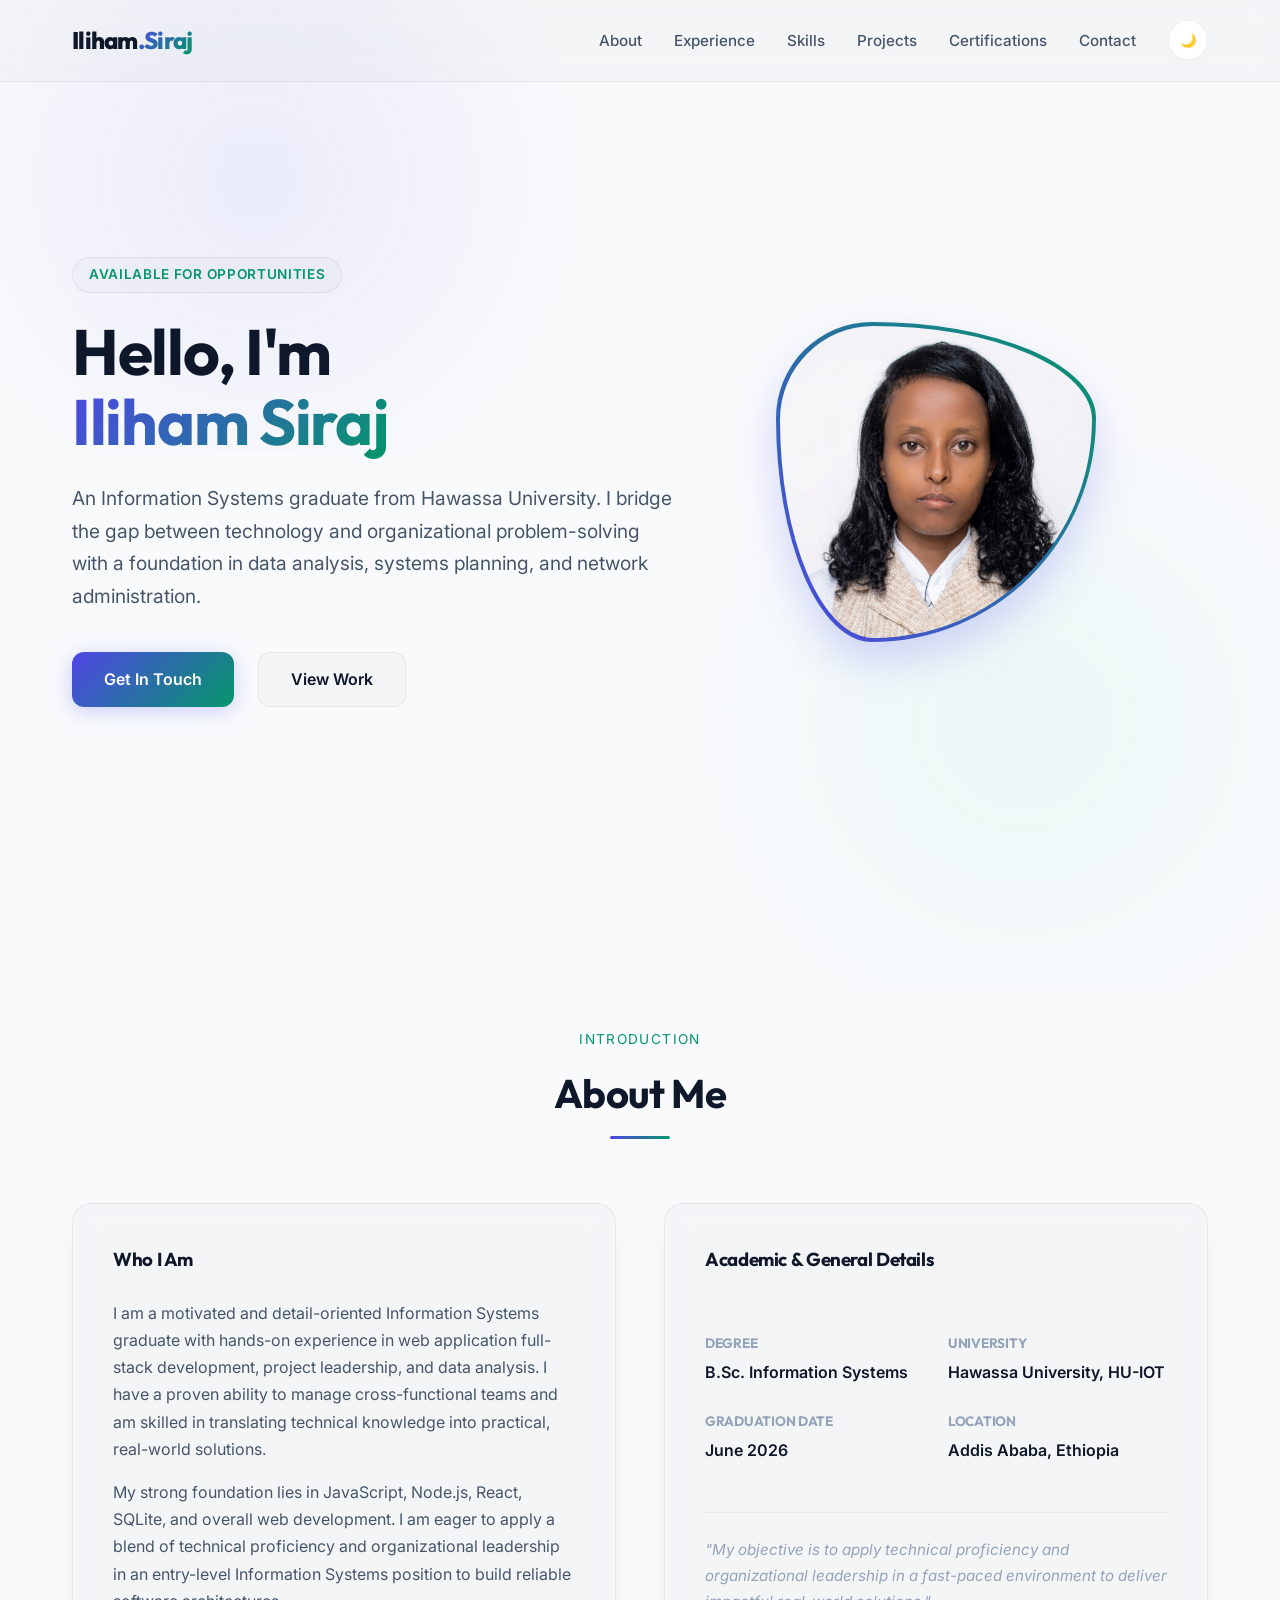
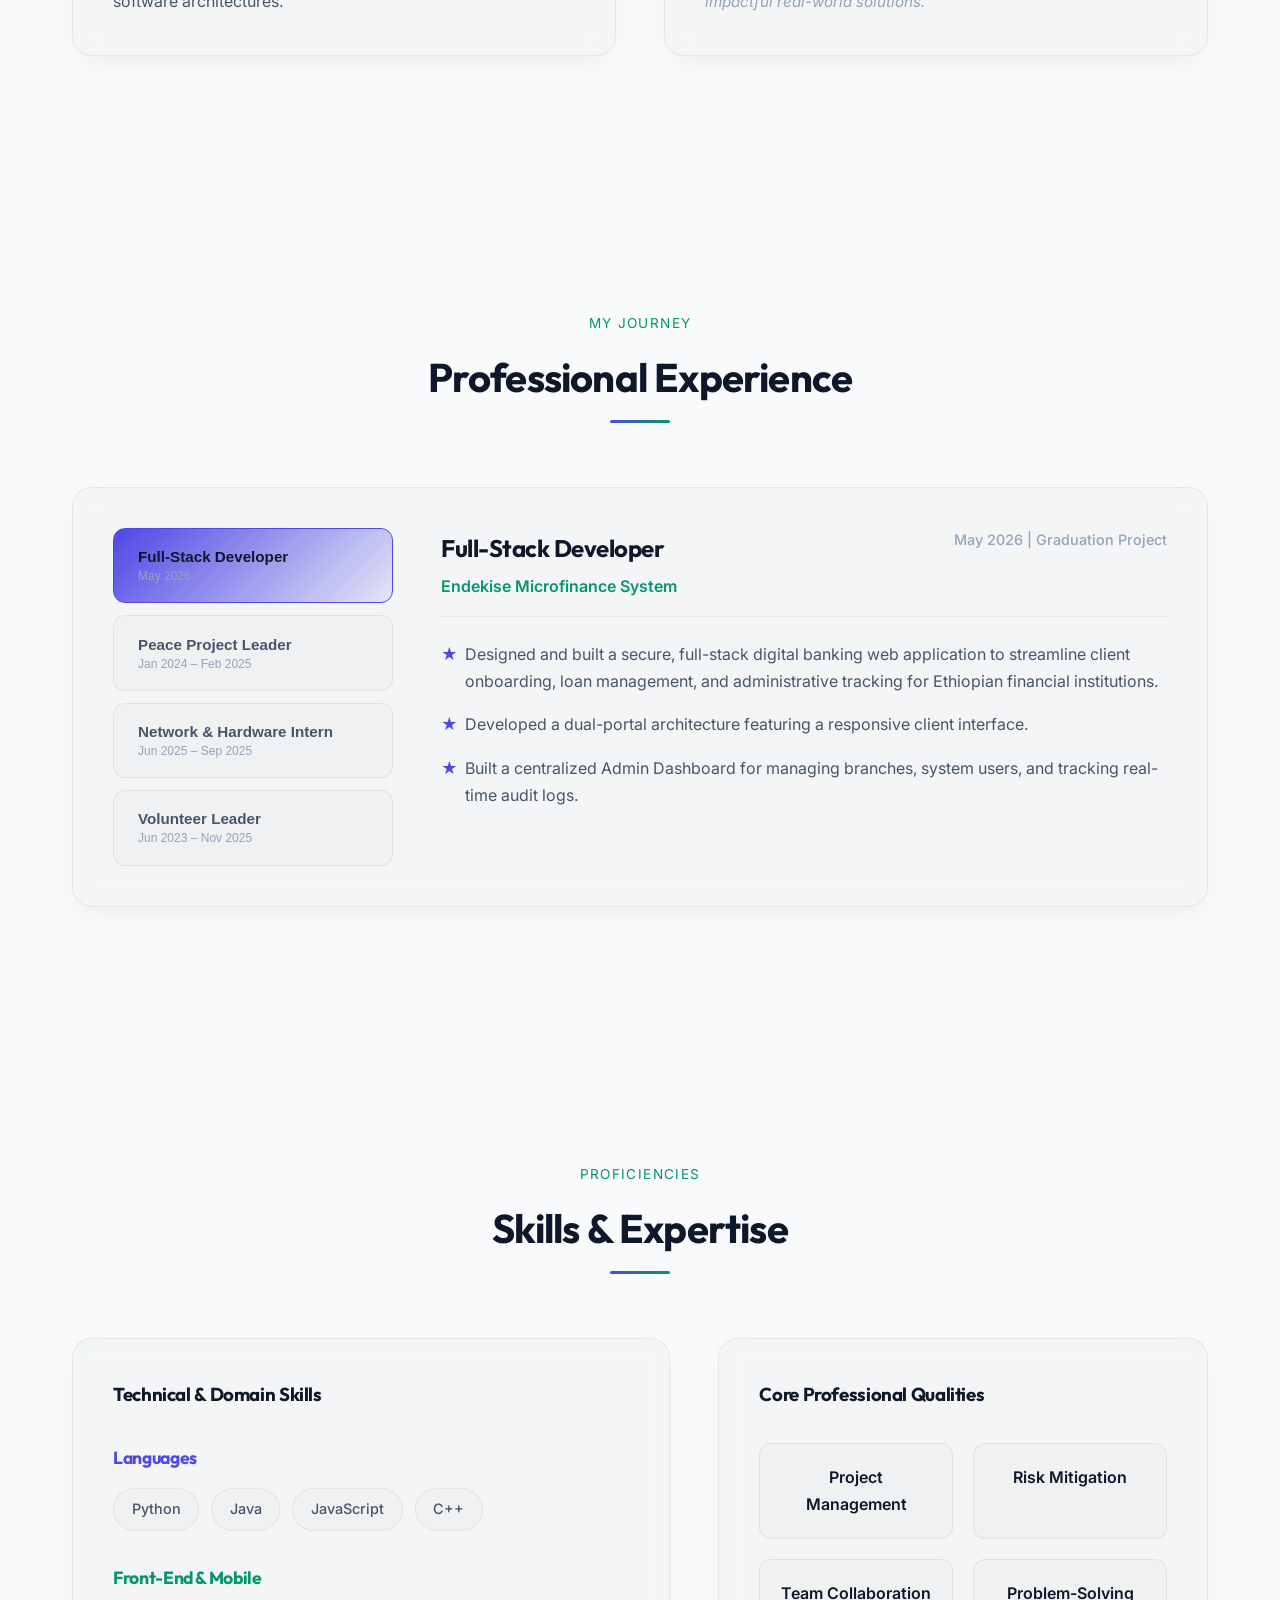
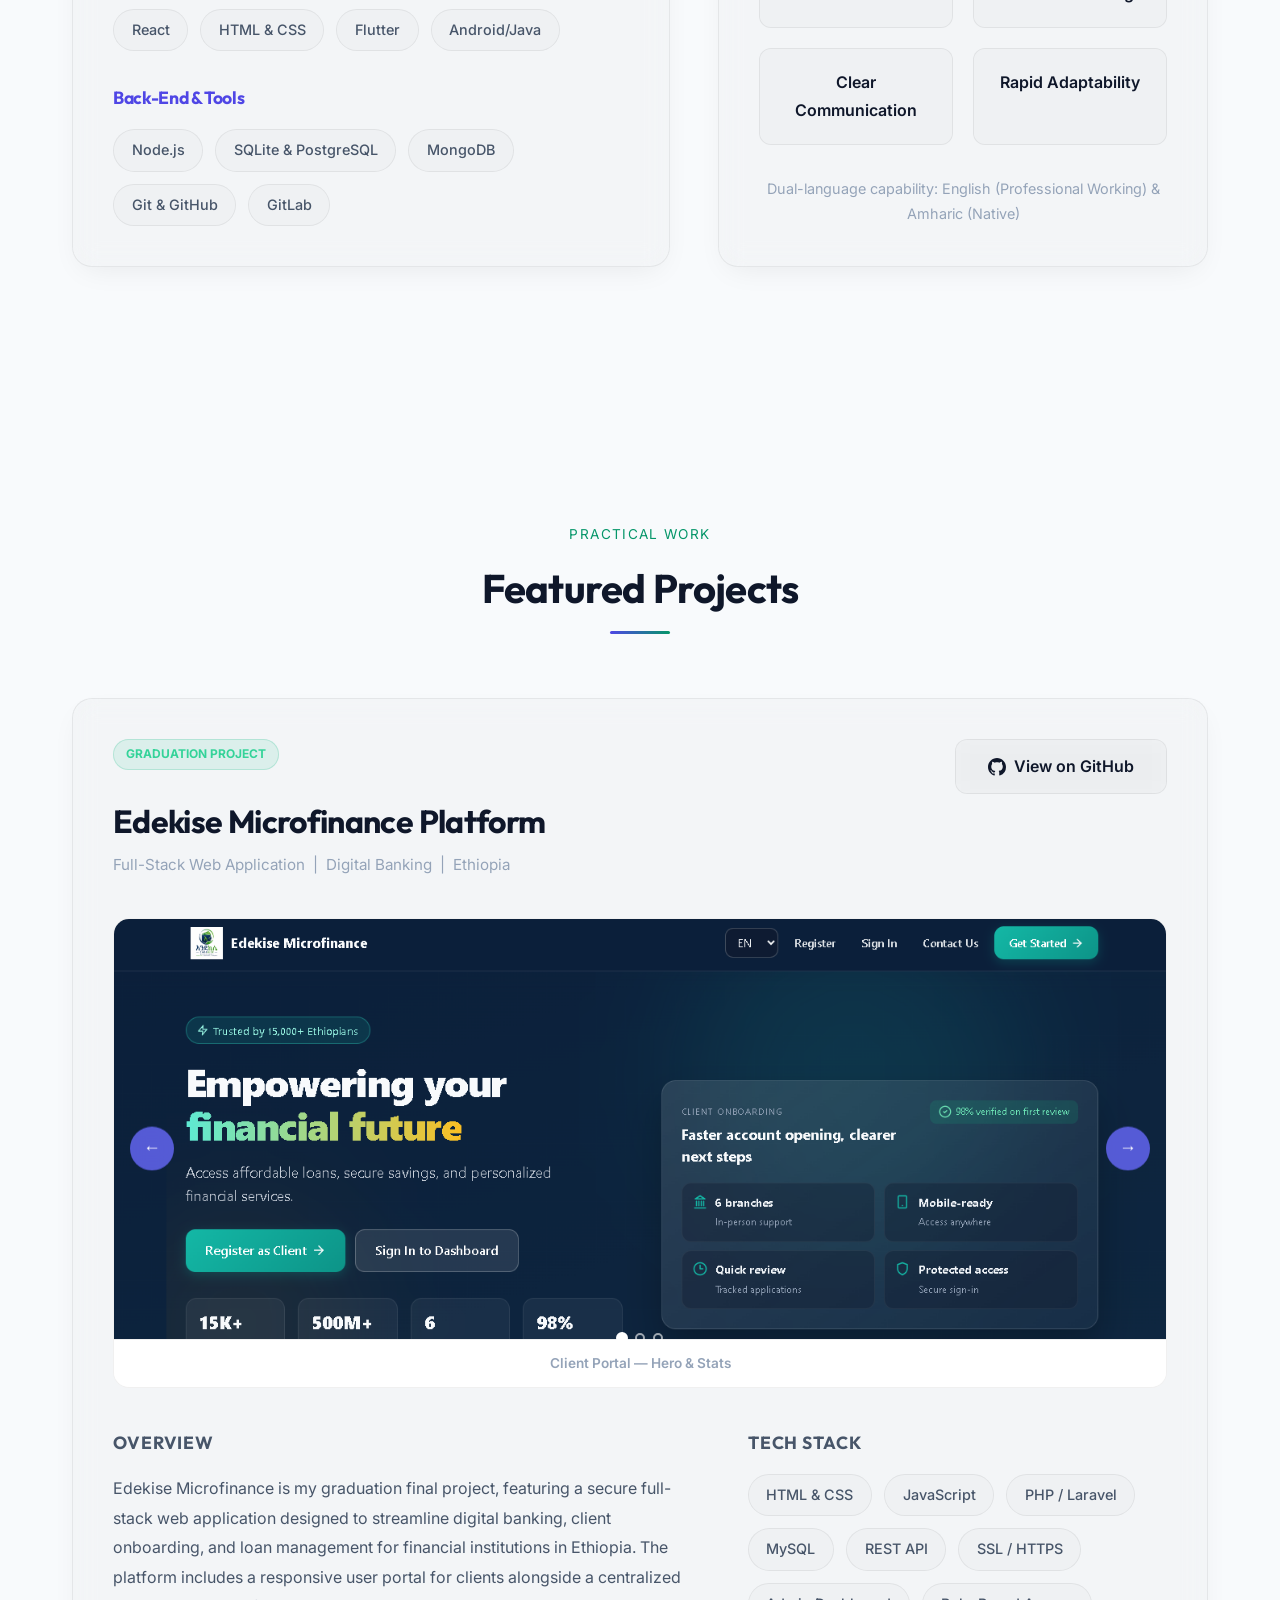
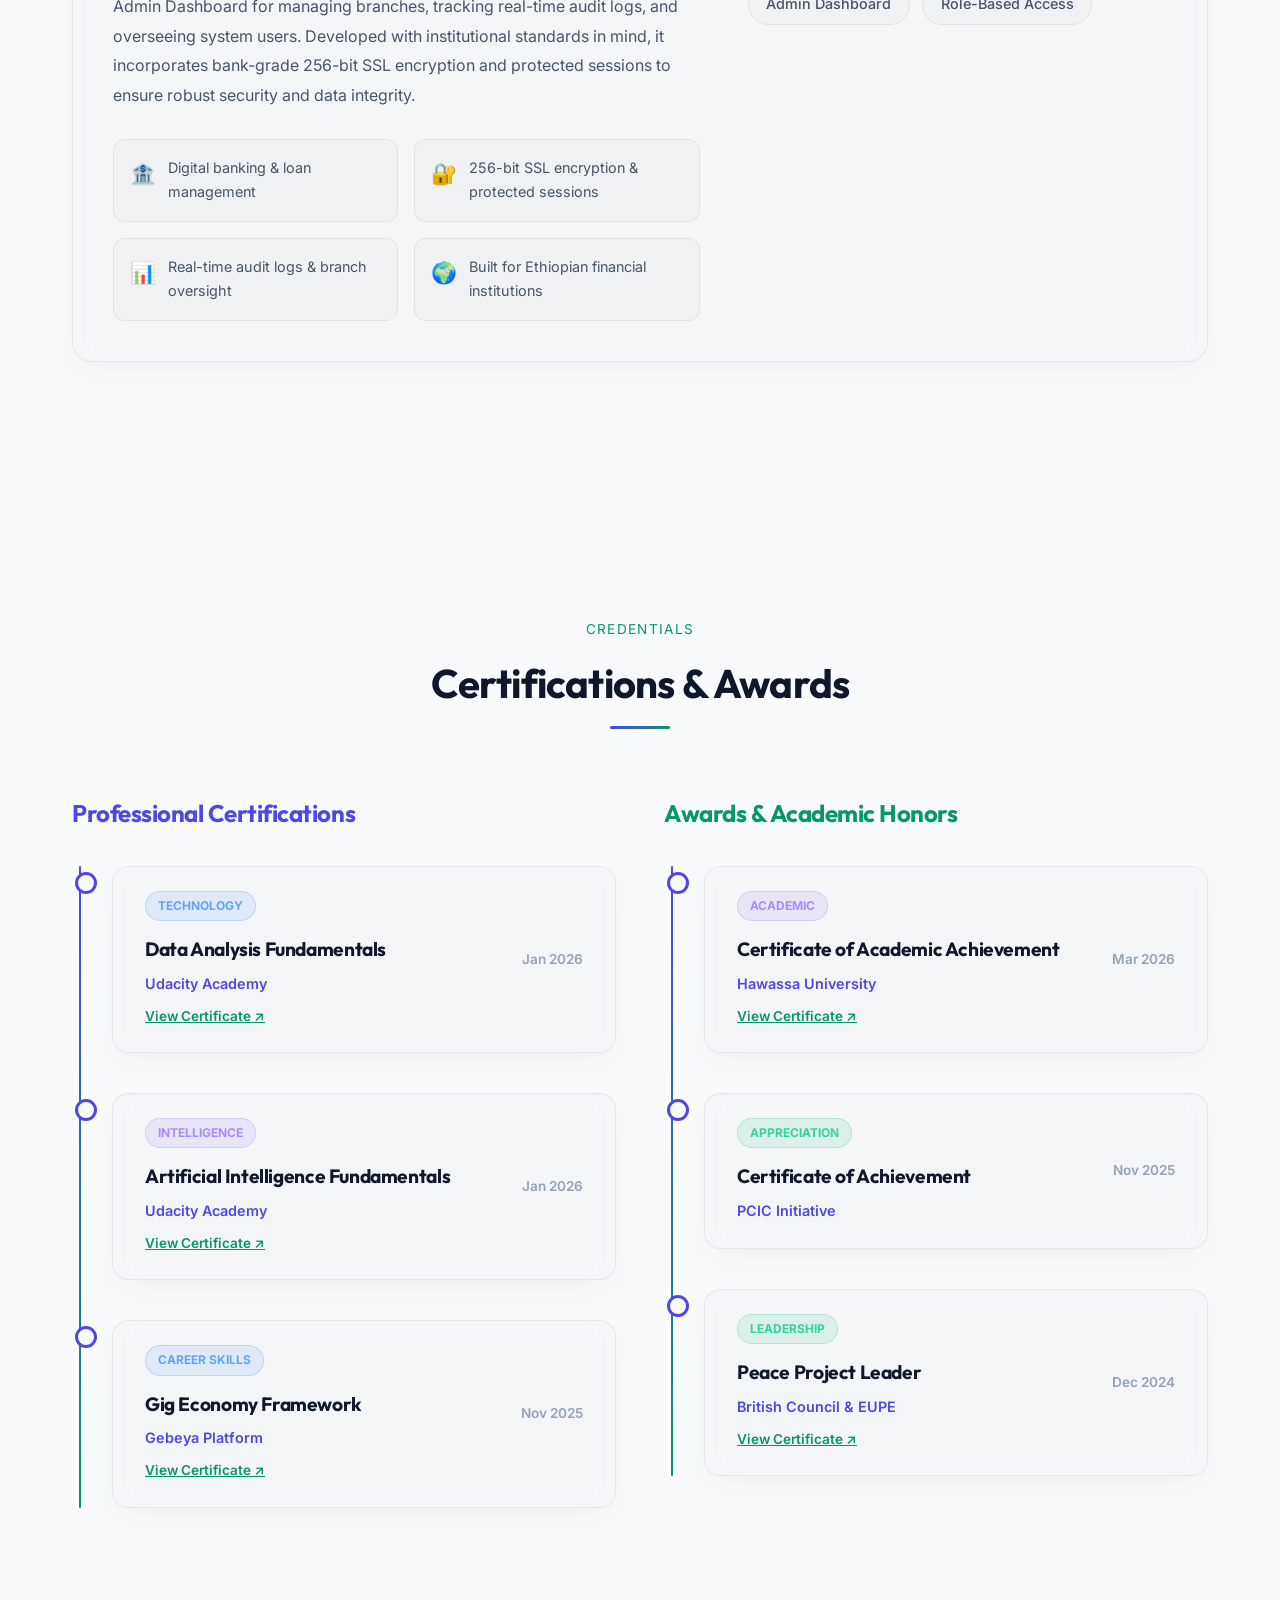
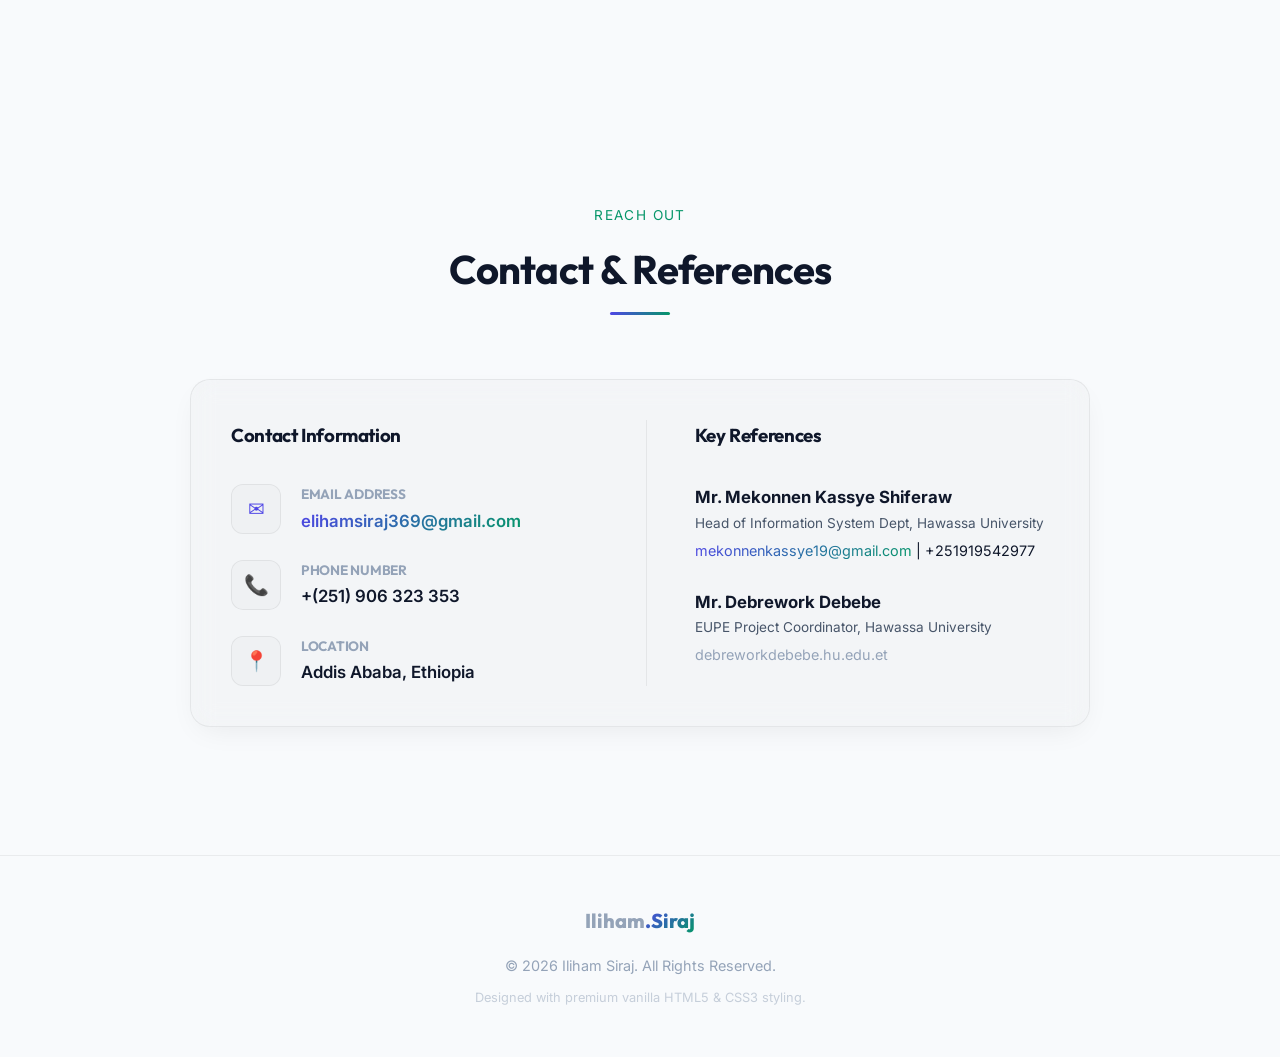
==== commit ef5c6404: "Refactored code and updated portfolio features" ====
--- a/index.html
+++ b/index.html
@@ -15,7 +15,7 @@
     <meta property="og:description" content="Explore my portfolio showcasing data analysis, network architecture, project leadership, and certifications.">
     <meta property="og:type" content="website">
     <meta property="og:url" content="https://ilihamsiraj.github.io">
-    <meta property="og:image" content="profile.png">
+    <meta property="og:image" content="assets/profile.png">
     
     <!-- Premium Fonts -->
     <link rel="preconnect" href="https://fonts.googleapis.com">
@@ -67,7 +67,7 @@
             
             <div class="hero-visual">
                 <div class="blob-container">
-                    <img src="profile.png" alt="Iliham Siraj" class="profile-photo">
+                    <img src="assets/profile.png" alt="Iliham Siraj" class="profile-photo">
                 </div>
             </div>
         </div>
@@ -84,10 +84,10 @@
             <div class="glass-card">
                 <h3>Who I Am</h3>
                 <p style="margin-top: 1.5rem; color: var(--text-secondary);">
-                    I hold a Bachelor of Science degree in Information Systems from Hawassa University (IOT Campus) with a GPA of 2.89/4.00. I am highly interested in both the technical and organizational sides of Information Technology. I thrive on learning how modern networks, databases, and programming models can be configured to streamline operations and solve real-world community issues.
+                    I am a motivated and detail-oriented Information Systems graduate with hands-on experience in web application full-stack development, project leadership, and data analysis. I have a proven ability to manage cross-functional teams and am skilled in translating technical knowledge into practical, real-world solutions.
                 </p>
                 <p style="margin-top: 1rem; color: var(--text-secondary);">
-                    Beyond technical coursework, my profile is defined by leadership, social impact projects, and volunteering. I have successfully managed international grant projects and spent years supporting local community development.
+                    My strong foundation lies in JavaScript, Node.js, React, SQLite, and overall web development. I am eager to apply a blend of technical proficiency and organizational leadership in an entry-level Information Systems position to build reliable software architectures.
                 </p>
             </div>
             
@@ -115,7 +115,7 @@
                 
                 <div style="border-top: 1px solid var(--border-color); padding-top: 1.5rem; margin-top: 1.5rem;">
                     <p style="font-style: italic; color: var(--text-muted); font-size: 0.95rem;">
-                        "My objective is to apply solid analytical, network engineering, and project coordination frameworks in a fast-paced environment to build reliable software and business architectures."
+                        "My objective is to apply technical proficiency and organizational leadership in a fast-paced environment to deliver impactful real-world solutions."
                     </p>
                 </div>
             </div>
@@ -132,16 +132,20 @@
         <div class="glass-card experience-tabs">
             <!-- Left Tab Column -->
             <div class="tab-list" role="tablist" aria-label="Professional Experience Tabs">
-                <button class="tab-btn active" id="tab-peace-project" role="tab" aria-selected="true" aria-controls="peace-project" data-tab="peace-project" tabindex="0">
+                <button class="tab-btn active" id="tab-fullstack" role="tab" aria-selected="true" aria-controls="fullstack" data-tab="fullstack" tabindex="0">
+                    Full-Stack Developer
+                    <span>May 2026</span>
+                </button>
+                <button class="tab-btn" id="tab-peace-project" role="tab" aria-selected="false" aria-controls="peace-project" data-tab="peace-project" tabindex="-1">
                     Peace Project Leader
-                    <span>Jan 2025</span>
+                    <span>Jan 2024 – Feb 2025</span>
                 </button>
                 <button class="tab-btn" id="tab-cbe-intern" role="tab" aria-selected="false" aria-controls="cbe-intern" data-tab="cbe-intern" tabindex="-1">
                     Network & Hardware Intern
                     <span>Jun 2025 – Sep 2025</span>
                 </button>
                 <button class="tab-btn" id="tab-volunteer-hearts" role="tab" aria-selected="false" aria-controls="volunteer-hearts" data-tab="volunteer-hearts" tabindex="-1">
-                    Volunteer Coordinator
+                    Volunteer Leader
                     <span>Jun 2023 – Nov 2025</span>
                 </button>
             </div>
@@ -149,22 +153,37 @@
             <!-- Right Content Panels -->
             <div class="tab-content">
                 <!-- Panel 1 -->
-                <div class="tab-content-panel active" id="peace-project" role="tabpanel" aria-labelledby="tab-peace-project" tabindex="0">
+                <div class="tab-content-panel active" id="fullstack" role="tabpanel" aria-labelledby="tab-fullstack" tabindex="0">
                     <div class="exp-header">
                         <div>
-                            <h3 class="exp-title">Peace Project Leader & Manager</h3>
+                            <h3 class="exp-title">Full-Stack Developer</h3>
+                            <span class="exp-org">Endekise Microfinance System</span>
+                        </div>
+                        <span class="exp-date">May 2026 | Graduation Project</span>
+                    </div>
+                    <ul class="exp-bullets">
+                        <li>Designed and built a secure, full-stack digital banking web application to streamline client onboarding, loan management, and administrative tracking for Ethiopian financial institutions.</li>
+                        <li>Developed a dual-portal architecture featuring a responsive client interface.</li>
+                        <li>Built a centralized Admin Dashboard for managing branches, system users, and tracking real-time audit logs.</li>
+                    </ul>
+                </div>
+
+                <!-- Panel 2 -->
+                <div class="tab-content-panel" id="peace-project" role="tabpanel" aria-labelledby="tab-peace-project" tabindex="0">
+                    <div class="exp-header">
+                        <div>
+                            <h3 class="exp-title">Peace Project Leader</h3>
                             <span class="exp-org">British Council & European Union Partnership</span>
                         </div>
-                        <span class="exp-date">Jan 2025 | Hawassa, Ethiopia</span>
+                        <span class="exp-date">Jan 2024 – Feb 2025 | Hawassa, Ethiopia</span>
                     </div>
                     <ul class="exp-bullets">
-                        <li>Awarded a €1,500 development grant by the British Council and European Union to plan and run localized community building initiatives.</li>
-                        <li>Coordinated and executed project scopes as Lead Project Manager, overseeing team members, budgets, and deliverable targets in Hawassa city.</li>
-                        <li>Conducted and delivered a comprehensive one-week peacebuilding, soft skills, and conflict resolution training program for students at Tabor High School.</li>
+                        <li>Secured €1,500 in grant funding for a peace-building initiative sponsored by the British Council and the European Union, competing successfully among student-led project proposals.</li>
+                        <li>Managed the project as team lead, coordinating a student team through planning, execution, and delivery in Hawassa city.</li>
                     </ul>
                 </div>
                 
-                <!-- Panel 2 -->
+                <!-- Panel 3 -->
                 <div class="tab-content-panel" id="cbe-intern" role="tabpanel" aria-labelledby="tab-cbe-intern" tabindex="0">
                     <div class="exp-header">
                         <div>
@@ -174,13 +193,12 @@
                         <span class="exp-date">Jun 2025 – Sep 2025 | Adama, Ethiopia</span>
                     </div>
                     <ul class="exp-bullets">
-                        <li>Performed professional network cable management, local troubleshooting, and hardware maintenance for terminal devices and banking servers.</li>
-                        <li>Assisted with structural setup, basic switch configuration, and network routing configurations during the deployment of a new bank branch.</li>
-                        <li>Collaborated daily with senior IT administrators and network engineers to guarantee 24/7 uptime and data link efficiency across bank branches.</li>
+                        <li>Performed professional network cable management, local troubleshooting, and basic switch configuration to support daily branch network operations.</li>
+                        <li>Supported network setup and configuration for a newly established branch, ensuring smooth integration into the bank's infrastructure.</li>
                     </ul>
                 </div>
                 
-                <!-- Panel 3 -->
+                <!-- Panel 4 -->
                 <div class="tab-content-panel" id="volunteer-hearts" role="tabpanel" aria-labelledby="tab-volunteer-hearts" tabindex="0">
                     <div class="exp-header">
                         <div>
@@ -190,9 +208,9 @@
                         <span class="exp-date">Jun 2023 – Nov 2025 | Hawassa, Ethiopia</span>
                     </div>
                     <ul class="exp-bullets">
-                        <li>Planned, organized, and facilitated weekly educational courses, basic hygiene modules, and recreational events targeting street children.</li>
-                        <li>Led broad campus-wide donation drives, procuring and distributing over 100 essential hygiene kits, clothes, and school items to local community center partners.</li>
-                        <li>Developed crucial organizational skills, team leadership, risk management, and empathetic collaboration throughout the multi-year volunteer tenure.</li>
+                        <li>Organized weekly educational and recreational activities for street children, fostering consistent community engagement.</li>
+                        <li>Led campus donation drives, distributing 100+ essential items to community partners.</li>
+                        <li>Strengthened leadership, coordination, and interpersonal skills through sustained volunteer involvement.</li>
                     </ul>
                 </div>
             </div>
@@ -213,35 +231,33 @@
                 
                 <div style="display: grid; grid-template-columns: repeat(auto-fit, minmax(260px, 1fr)); gap: 2rem;">
                     <div>
-                        <h4 style="color: var(--accent-start); font-size: 1.1rem; margin-bottom: 0.5rem; font-family: var(--font-heading);">Software & Data Analysis</h4>
+                        <h4 style="color: var(--accent-start); font-size: 1.1rem; margin-bottom: 0.5rem; font-family: var(--font-heading);">Languages</h4>
                         <div class="skills-category-group">
-                            <span class="skill-chip">Python Scripting</span>
-                            <span class="skill-chip">JavaScript (ES6)</span>
-                            <span class="skill-chip">Data Visualization</span>
-                            <span class="skill-chip">Microsoft Visio</span>
-                            <span class="skill-chip">Excel Data Modeling</span>
+                            <span class="skill-chip">Python</span>
+                            <span class="skill-chip">Java</span>
+                            <span class="skill-chip">JavaScript</span>
+                            <span class="skill-chip">C++</span>
                         </div>
                     </div>
                     
                     <div>
-                        <h4 style="color: var(--accent-end); font-size: 1.1rem; margin-bottom: 0.5rem; font-family: var(--font-heading);">Systems & Networking</h4>
+                        <h4 style="color: var(--accent-end); font-size: 1.1rem; margin-bottom: 0.5rem; font-family: var(--font-heading);">Front-End & Mobile</h4>
                         <div class="skills-category-group">
-                            <span class="skill-chip">Cisco Packet Tracer</span>
-                            <span class="skill-chip">Switch Configuration</span>
-                            <span class="skill-chip">Cable Management</span>
-                            <span class="skill-chip">Hardware Maintenance</span>
-                            <span class="skill-chip">Server Setup</span>
+                            <span class="skill-chip">React</span>
+                            <span class="skill-chip">HTML & CSS</span>
+                            <span class="skill-chip">Flutter</span>
+                            <span class="skill-chip">Android/Java</span>
                         </div>
                     </div>
 
                     <div>
-                        <h4 style="color: var(--accent-start); font-size: 1.1rem; margin-bottom: 0.5rem; font-family: var(--font-heading);">Management & Tools</h4>
+                        <h4 style="color: var(--accent-start); font-size: 1.1rem; margin-bottom: 0.5rem; font-family: var(--font-heading);">Back-End & Tools</h4>
                         <div class="skills-category-group">
-                            <span class="skill-chip">Project Planning</span>
-                            <span class="skill-chip">Risk Management</span>
+                            <span class="skill-chip">Node.js</span>
+                            <span class="skill-chip">SQLite & PostgreSQL</span>
+                            <span class="skill-chip">MongoDB</span>
                             <span class="skill-chip">Git & GitHub</span>
-                            <span class="skill-chip">Google Workspace</span>
-                            <span class="skill-chip">Agile Execution</span>
+                            <span class="skill-chip">GitLab</span>
                         </div>
                     </div>
                 </div>
@@ -292,15 +308,15 @@
             <div class="project-carousel" id="project-carousel">
                 <div class="project-slides" id="project-slides">
                     <div class="project-slide">
-                        <img src="Screenshot 2026-07-08 150428.png" alt="Edekise Microfinance - Client Portal Hero" class="project-screenshot">
+                        <img src="assets/Screenshot 2026-07-08 150428.png" alt="Edekise Microfinance - Client Portal Hero" class="project-screenshot">
                         <span class="slide-label">Client Portal — Hero &amp; Stats</span>
                     </div>
                     <div class="project-slide">
-                        <img src="Screenshot 2026-07-08 150824.png" alt="Edekise Microfinance - Secure Sign In" class="project-screenshot">
+                        <img src="assets/Screenshot 2026-07-08 150824.png" alt="Edekise Microfinance - Secure Sign In" class="project-screenshot">
                         <span class="slide-label">Secure Sign-In — 256-bit SSL Encrypted</span>
                     </div>
                     <div class="project-slide">
-                        <img src="Screenshot 2026-07-08 151406.png" alt="Edekise Microfinance - Admin Dashboard" class="project-screenshot">
+                        <img src="assets/Screenshot 2026-07-08 151406.png" alt="Edekise Microfinance - Admin Dashboard" class="project-screenshot">
                         <span class="slide-label">Admin Dashboard — Audit Logs &amp; Branch Management</span>
                     </div>
                 </div>
@@ -377,7 +393,7 @@
                                 <span class="cert-badge badge-blue">Technology</span>
                                 <h3 class="cert-title">Data Analysis Fundamentals</h3>
                                 <span class="cert-issuer">Udacity Academy</span>
-                                <a href="DS.certificate.pdf" target="_blank" class="cert-link">View Certificate ↗</a>
+                                <a href="assets/DS.certificate.pdf" target="_blank" class="cert-link">View Certificate ↗</a>
                             </div>
                             <span class="cert-date">Jan 2026</span>
                         </div>
@@ -390,7 +406,7 @@
                                 <span class="cert-badge badge-purple">Intelligence</span>
                                 <h3 class="cert-title">Artificial Intelligence Fundamentals</h3>
                                 <span class="cert-issuer">Udacity Academy</span>
-                                <a href="AI. certificate.pdf" target="_blank" class="cert-link">View Certificate ↗</a>
+                                <a href="assets/AI. certificate.pdf" target="_blank" class="cert-link">View Certificate ↗</a>
                             </div>
                             <span class="cert-date">Jan 2026</span>
                         </div>
@@ -403,7 +419,7 @@
                                 <span class="cert-badge badge-blue">Career Skills</span>
                                 <h3 class="cert-title">Gig Economy Framework</h3>
                                 <span class="cert-issuer">Gebeya Platform</span>
-                                <a href="ኢሊሃም ሲራጅ_Certificate.pdf" target="_blank" class="cert-link">View Certificate ↗</a>
+                                <a href="assets/ኢሊሃም ሲራጅ_Certificate.pdf" target="_blank" class="cert-link">View Certificate ↗</a>
                             </div>
                             <span class="cert-date">Nov 2025</span>
                         </div>
@@ -422,7 +438,7 @@
                                 <span class="cert-badge badge-purple">Academic</span>
                                 <h3 class="cert-title">Certificate of Academic Achievement</h3>
                                 <span class="cert-issuer">Hawassa University</span>
-                                <a href="Document 9.pdf" target="_blank" class="cert-link">View Certificate ↗</a>
+                                <a href="assets/Document 9.pdf" target="_blank" class="cert-link">View Certificate ↗</a>
                             </div>
                             <span class="cert-date">Mar 2026</span>
                         </div>
@@ -446,7 +462,7 @@
                                 <span class="cert-badge badge-green">Leadership</span>
                                 <h3 class="cert-title">Peace Project Leader</h3>
                                 <span class="cert-issuer">British Council & EUPE</span>
-                                <a href="Document 8 (2).pdf" target="_blank" class="cert-link">View Certificate ↗</a>
+                                <a href="assets/Document 8 (2).pdf" target="_blank" class="cert-link">View Certificate ↗</a>
                             </div>
                             <span class="cert-date">Dec 2024</span>
                         </div>
